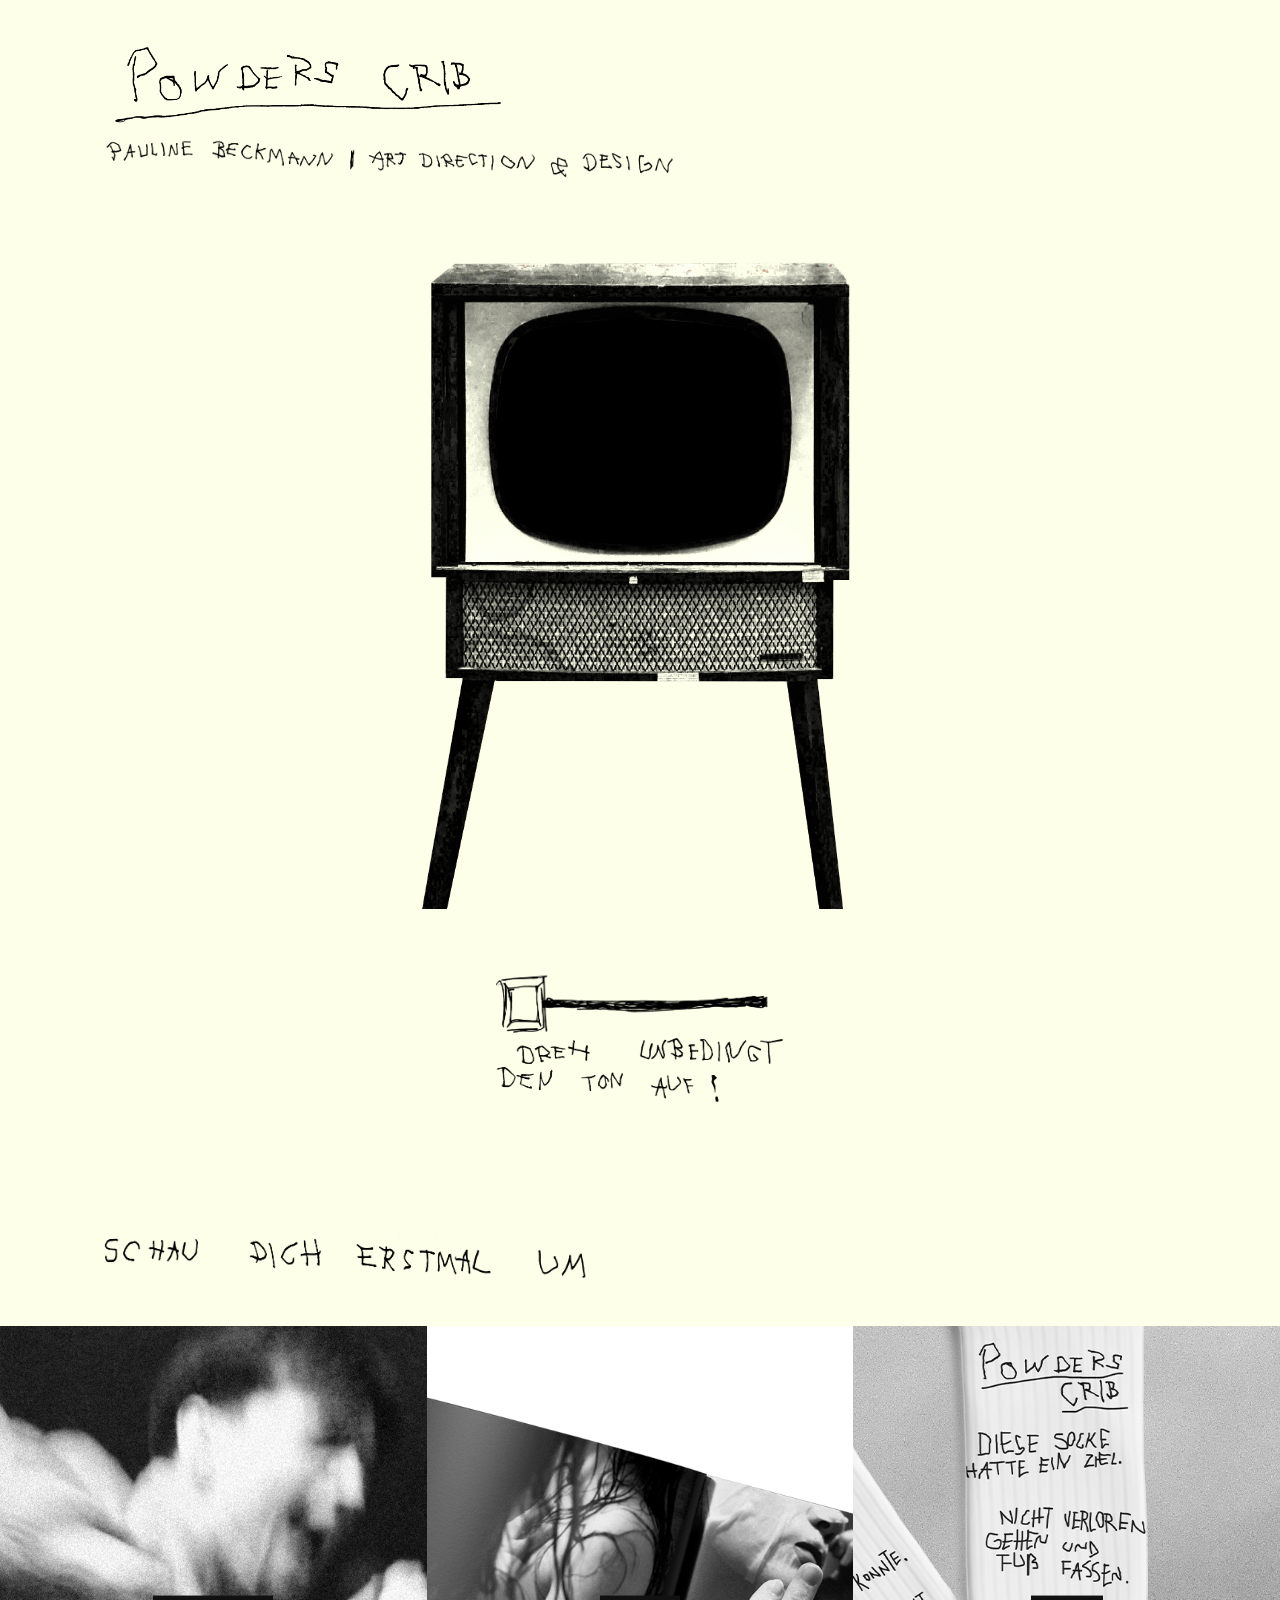
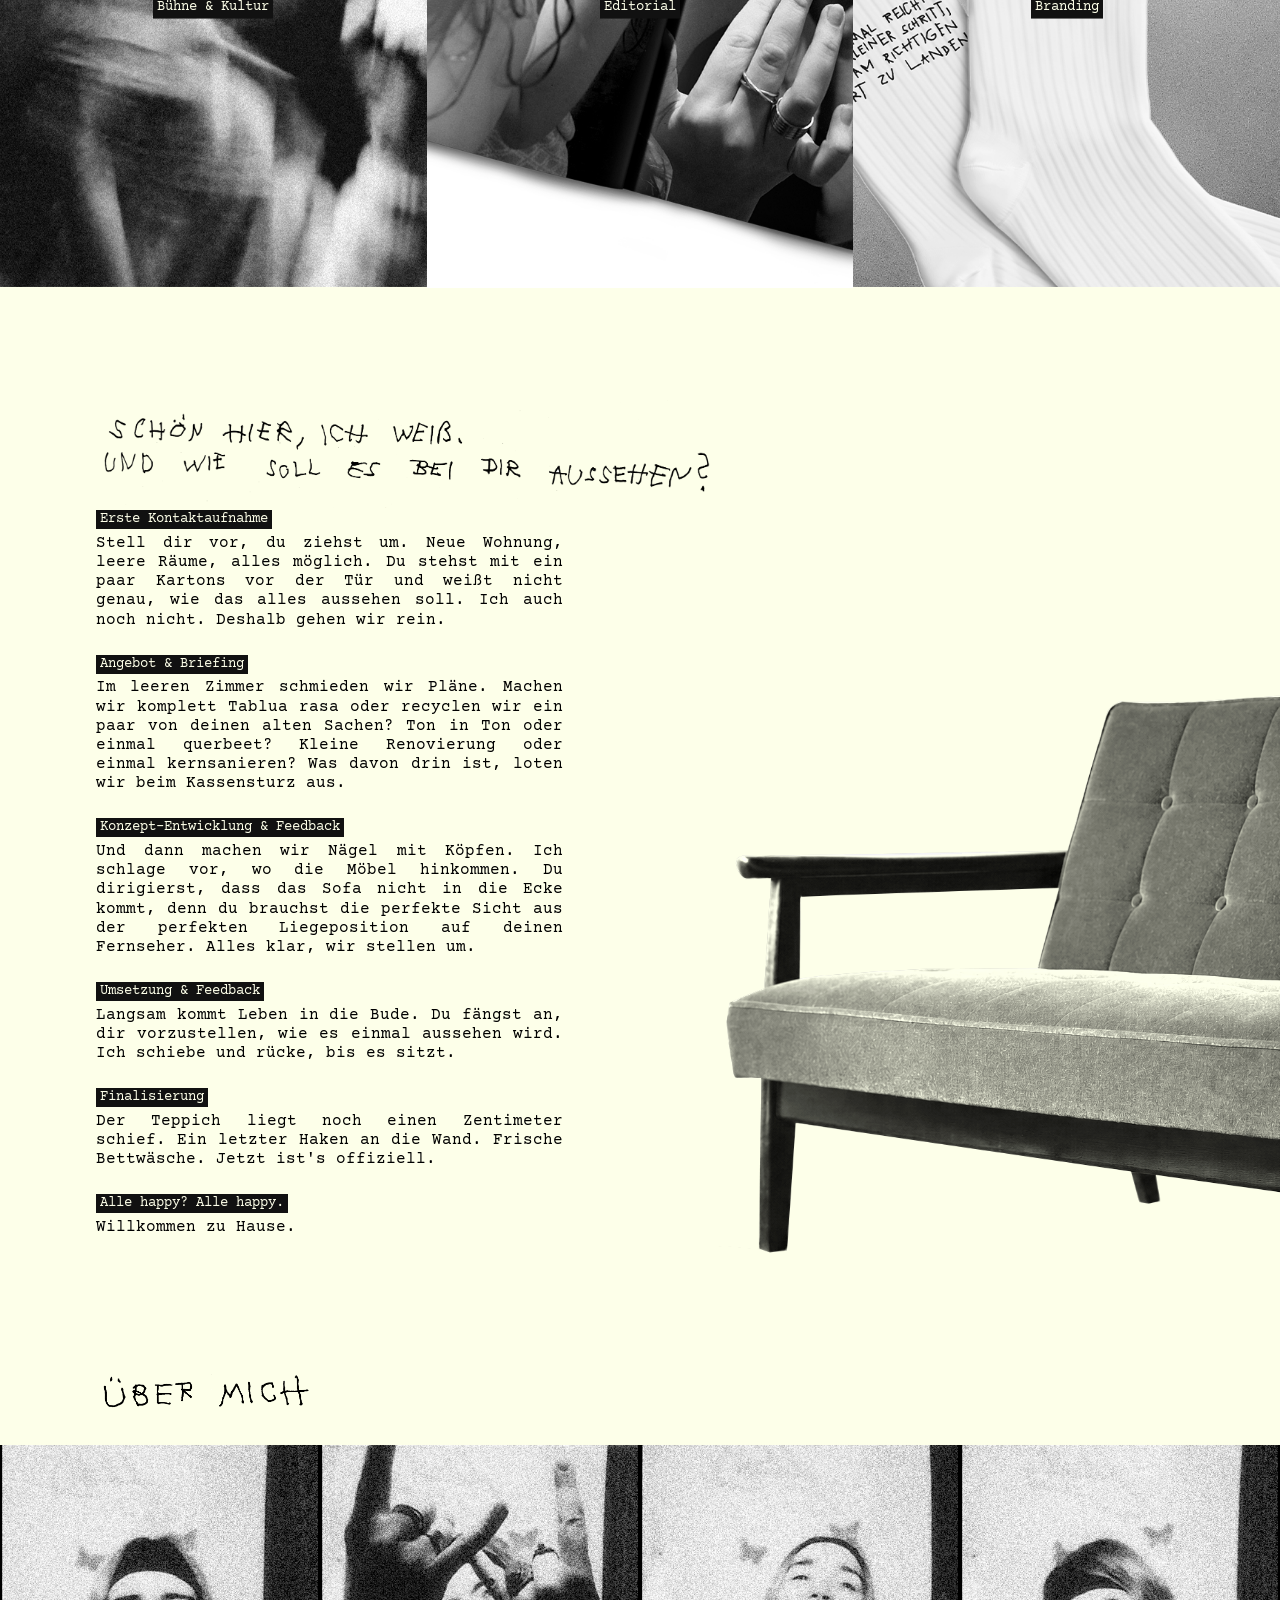
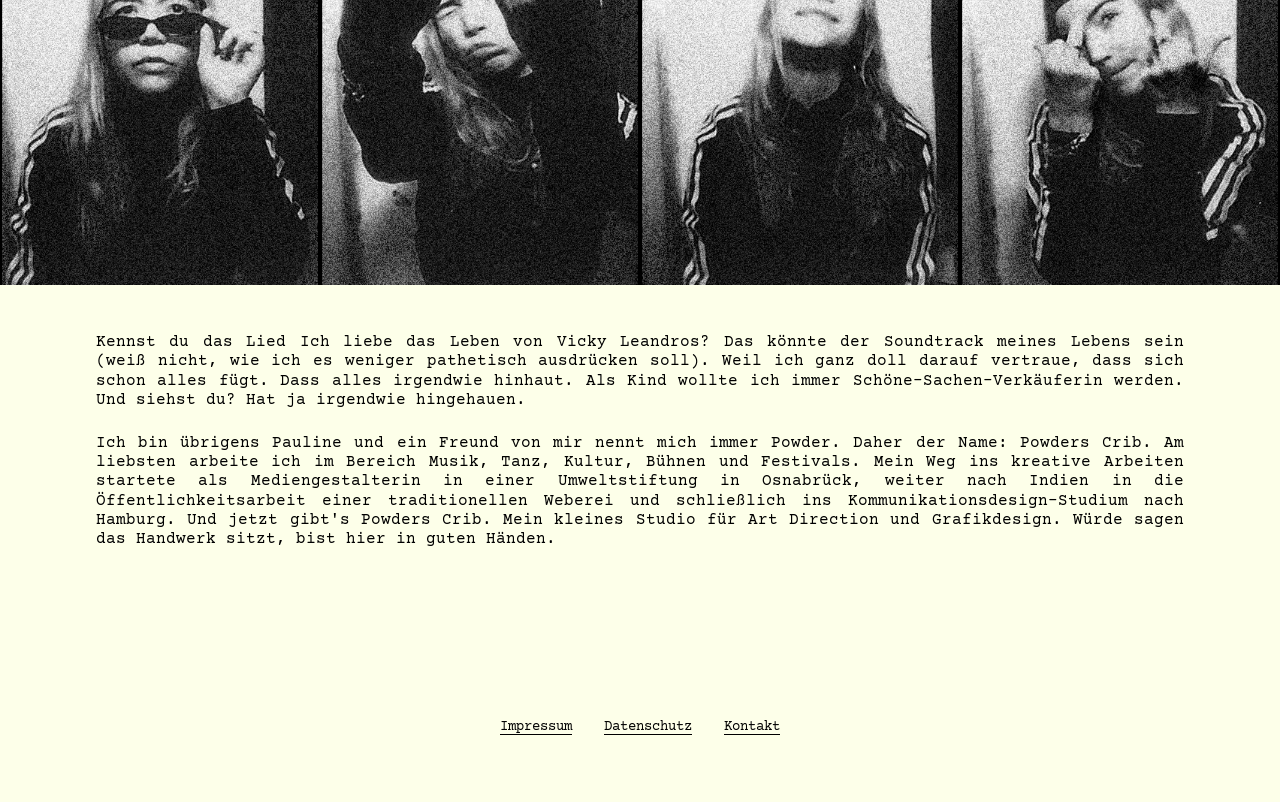
==== index.html @ 6e1166ad "aktualisiere Website" ====
<!DOCTYPE html>
<html lang="de">
<head>
  <meta charset="UTF-8">
  <meta
    name="viewport"
    content="width=device-width, initial-scale=1.0"
  >
  <meta
    name="description"
    content="Powders Crib – Art Direction, Design, Editorial, Branding und Bühne & Kultur von Pauline Beckmann."
  >
  <title>Powders Crib — Pauline Beckmann | Grafikdesign & Art Direction</title>

  <meta property="og:title" content="Powders Crib — Pauline Beckmann | Grafikdesign & Art Direction">
  <meta
    property="og:description"
    content="Grafikdesign und Art Direction für Musik, Kultur, Bühne, Editorial und Branding."
  >

  <!-- Social Preview -->
  <meta
    property="og:title"
    content="Powders Crib — Pauline Beckmann | Grafikdesign & Art Direction"
  >

  <meta
    property="og:description"
    content="Grafikdesign und Art Direction für Musik, Kultur, Bühne, Editorial und Branding."
  >

  <meta
    property="og:image"
    content="https://www.powders-crib.com/bilder/social-preview.jpg"
  >

  <meta
    property="og:url"
    content="https://www.powders-crib.com/"
  >

  <meta
    property="og:type"
    content="website"
  >

  <link rel="stylesheet" href="style.css?v=content-inset-24">
</head>

<body class="page page-home">
  <header class="site-header">
    <div class="logo-section">
      <a class="logo" href="index.html" aria-label="Zur Startseite">
        <img src="logo/01_powders_crib.png" alt="Powders Crib">
      </a>
      <img src="bilder/02_pauline.png" alt="" class="header-pauline">
    </div>
  </header>

  <main>
    <h1 class="visually-hidden"> Powders Crib – Grafikdesign & Art Direction für Musik, Kultur und Bühne</h1>
    <section class="hero-intro">
      <img src="bilder/03_bequem.png" alt="Komm rein, mach's dir bequem, ich design uns was Gutes" class="hero-intro__bequem">
      <div class="hero-intro__tv-wrapper">
        <img src="bilder/05_tv.png" alt="" class="hero-intro__tv">
        <video
          class="hero-intro__video"
          src="bilder/hdb_trailer.mp4"
          autoplay
          loop
          playsinline
        ></video>
        <div class="hero-intro__volume" aria-label="Lautstärkeregler">
          <div
            class="hero-intro__volume-slider"
            role="slider"
            tabindex="0"
            aria-label="Lautstärke des Videos"
            aria-valuemin="0"
            aria-valuemax="100"
            aria-valuenow="0"
          >
            <img src="bilder/04_regler.png" alt="" class="hero-intro__volume-track">
            <img src="bilder/04_knopf.png" alt="" class="hero-intro__volume-knob">
          </div>
          <img src="bilder/04_ton.png" alt="Dreh unbedingt den Ton auf!" class="hero-intro__volume-instruction">
        </div>
      </div>
    </section>

    <section class="schau-dich-um">
      <img src="bilder/06_schau_dich_um.png" alt="Schau dich um" class="schau-dich-um__image">
    </section>

    <section class="categories-grid">
      <h1 class="visually-hidden">Portfolio – Grafikdesign und Art Direction von Powders Crib</h1>
      <a href="buehne-und-kultur.html" class="categories-grid__item-wrapper">
        <img src="bilder/07_buehne_sw.png" alt="Bühne & Kultur" class="categories-grid__item">
        <img src="bilder/07_buehne_farbe.png" alt="" class="categories-grid__item-hover categories-grid__item-hover--buehne">
        <div class="categories-grid__label">Bühne & Kultur</div>
      </a>
      <a href="editorial.html" class="categories-grid__item-wrapper categories-grid__item-wrapper--editorial">
        <img src="bilder/08_editorial_sw.png" alt="Editorial" class="categories-grid__item">
        <img src="bilder/08_editorial_farbe.png" alt="" class="categories-grid__item-hover categories-grid__item-hover--editorial">
        <div class="categories-grid__label">Editorial</div>
      </a>
      <a href="branding.html" class="categories-grid__item-wrapper categories-grid__item-wrapper--branding">
        <picture class="categories-grid__picture">
          <source media="(max-width: 700px)" srcset="bilder/09_branding_sw_mobil.png">
          <img src="bilder/09_branding_sw.png" alt="Branding" class="categories-grid__item">
        </picture>
        <picture class="categories-grid__picture">
          <source media="(max-width: 700px)" srcset="bilder/09_branding_farbe_mobil.png">
          <img src="bilder/09_branding_farbe.png" alt="" class="categories-grid__item-hover categories-grid__item-hover--branding">
        </picture>
        <div class="categories-grid__label">Branding</div>
      </a>
    </section>

    <section class="schoen-hier">
      <h1 class="visually-hidden">Zusammenarbeit – Grafikdesign und Art Direction von Powders Crib</h1>
      <div class="schoen-hier__content">
        <picture>
          <source media="(max-width: 700px)" srcset="bilder/10_schoen_hier_mobil.png">
          <img src="bilder/10_schoen_hier.png" alt="Schön hier, ich weiß. Und wie soll es bei dir aussehen?" class="schoen-hier__image">
        </picture>
        <div class="schoen-hier__text">
          <p><span class="schoen-hier__label">Erste Kontaktaufnahme</span><br>
          Stell dir vor, du ziehst um. Neue Wohnung, leere Räume, alles möglich. Du stehst mit ein paar Kartons vor der Tür und weißt nicht genau, wie das alles aussehen soll. Ich auch noch nicht. Deshalb gehen wir rein.</p>

          <p><span class="schoen-hier__label">Angebot & Briefing</span><br>
          Im leeren Zimmer schmieden wir Pläne. Machen wir komplett Tablua rasa oder recyclen wir ein paar von deinen alten Sachen? Ton in Ton oder einmal querbeet? Kleine Renovierung oder einmal kernsanieren? Was davon drin ist, loten wir beim Kassensturz aus.</p>

          <p><span class="schoen-hier__label">Konzept-Entwicklung & Feedback</span><br>
          Und dann machen wir Nägel mit Köpfen. Ich schlage vor, wo die Möbel hinkommen. Du dirigierst, dass das Sofa nicht in die Ecke kommt, denn du brauchst die perfekte Sicht aus der perfekten Liegeposition auf deinen Fernseher. Alles klar, wir stellen um.</p>

          <p><span class="schoen-hier__label">Umsetzung & Feedback</span><br>
          Langsam kommt Leben in die Bude. Du fängst an, dir vorzustellen, wie es einmal aussehen wird. Ich schiebe und rücke, bis es sitzt.</p>

          <p><span class="schoen-hier__label">Finalisierung</span><br>
          Der Teppich liegt noch einen Zentimeter schief. Ein letzter Haken an die Wand. Frische Bettwäsche. Jetzt ist's offiziell.</p>

          <p><span class="schoen-hier__label">Alle happy? Alle happy.</span><br>
          Willkommen zu Hause.</p>
        </div>
      </div>
      <img src="bilder/11_sofa.png" alt="" class="schoen-hier__sofa">
    </section>

    <section class="ueber-mich">
      <h1 class="visually-hidden">Über mich – Grafikdesign und Art Direction von Powders Crib</h1>
      <img src="bilder/12_ueber_mich.png" alt="Über mich" class="ueber-mich__image">
      <div class="ueber-mich__photos">
        <div class="ueber-mich__photo">
          <img src="bilder/13_pauline_fotobox_1.1.png" alt="Pauline in der Fotobox, Bild 1" class="ueber-mich__photo-image">
          <img src="bilder/13_pauline_fotobox_1.2.png" alt="" aria-hidden="true" class="ueber-mich__photo-hover">
        </div>
        <div class="ueber-mich__photo">
          <img src="bilder/13_pauline_fotobox_2.1.png" alt="Pauline in der Fotobox, Bild 2" class="ueber-mich__photo-image">
          <img src="bilder/13_pauline_fotobox_2.2.png" alt="" aria-hidden="true" class="ueber-mich__photo-hover">
        </div>
        <div class="ueber-mich__photo">
          <img src="bilder/13_pauline_fotobox_3.1.png" alt="Pauline in der Fotobox, Bild 3" class="ueber-mich__photo-image">
          <img src="bilder/13_pauline_fotobox_3.2.png" alt="" aria-hidden="true" class="ueber-mich__photo-hover">
        </div>
        <div class="ueber-mich__photo">
          <img src="bilder/13_pauline_fotobox_4.1.png" alt="Pauline in der Fotobox, Bild 4" class="ueber-mich__photo-image">
          <img src="bilder/13_pauline_fotobox_4.2.png" alt="" aria-hidden="true" class="ueber-mich__photo-hover">
        </div>
      </div>
      <div class="ueber-mich__text">
        <p>Kennst du das Lied Ich liebe das Leben von Vicky Leandros? Das könnte der Soundtrack meines Lebens sein (weiß nicht, wie ich es weniger pathetisch ausdrücken soll). Weil ich ganz doll darauf vertraue, dass sich schon alles fügt. Dass alles irgendwie hinhaut. Als Kind wollte ich immer Schöne-Sachen-Verkäuferin werden. Und siehst du? Hat ja irgendwie hingehauen.</p>
        <p>Ich bin übrigens Pauline und ein Freund von mir nennt mich immer Powder. Daher der Name: Powders Crib. Am liebsten arbeite ich im Bereich Musik, Tanz, Kultur, Bühnen und Festivals. Mein Weg ins kreative Arbeiten startete als Mediengestalterin in einer Umweltstiftung in Osnabrück, weiter nach Indien in die Öffentlichkeitsarbeit einer traditionellen Weberei und schließlich ins Kommunikationsdesign-Studium nach Hamburg. Und jetzt gibt's Powders Crib. Mein kleines Studio für Art Direction und Grafikdesign. Würde sagen das Handwerk sitzt, bist hier in guten Händen.</p>
      </div>
    </section>

  <footer class="imprint-footer">
    <a href="impressum.html">Impressum</a>
    <a href="datenschutz.html">Datenschutz</a>
    <a href="kontakt.html">Kontakt</a>
  </footer>

  <script src="script.js?v=swipe-2"></script>
</body>
</html>
---- style.css ----
@font-face {
  font-family: 'Courier Prime';
  src: url('typo/CourierPrime-Regular.ttf') format('truetype');
  font-weight: 400;
  font-style: normal;
  font-display: swap;
}

@font-face {
  font-family: 'Courier Prime';
  src: url('typo/CourierPrime-Bold.ttf') format('truetype');
  font-weight: 700;
  font-style: normal;
  font-display: swap;
}

@font-face {
  font-family: 'Courier Prime';
  src: url('typo/CourierPrime-Italic.ttf') format('truetype');
  font-weight: 400;
  font-style: italic;
  font-display: swap;
}

@font-face {
  font-family: 'Courier Prime';
  src: url('typo/CourierPrime-BoldItalic.ttf') format('truetype');
  font-weight: 700;
  font-style: italic;
  font-display: swap;
}

:root {
  --paper: #FDFFE9;
  --ink: #000000;
  --font-family: 'Courier Prime', monospace;
  /* Seitenrand + Pfeilspalte + Spaltenabstand des Branding-Carousels */
  --content-inset: 6rem;
  --logo-h: 6rem;
}

* {
  box-sizing: border-box;
}

html {
  scroll-behavior: smooth;
  overflow-x: hidden;
}

body {
  margin: 0;
  background: var(--paper);
  color: var(--ink);
  font-family: var(--font-family);
  font-size: 16px;
  line-height: 1.45;
  overflow-x: hidden;
  font-weight: 400;
  hyphens: auto;
  -webkit-hyphens: auto;
  hyphenate-limit-chars: 9 4 4;
}

strong,
b {
  font-weight: 700;
}

img {
  display: block;
  width: 100%;
  max-width: 100%;
}

a {
  color: inherit;
}

.logo {
  display: block;
  height: var(--logo-h);
  width: auto;
  text-decoration: none;
  line-height: 0;
}

.logo img {
  height: 100%;
  width: auto;
  max-width: none;
}

.logo-section {
  display: flex;
  flex-direction: column;
  align-items: flex-start;
  gap: 0;
  margin-left: var(--content-inset);
  margin-top: 2rem;
}

.header-pauline {
  height: calc(var(--logo-h) * 0.625);
  width: auto;
  display: block;
  margin-left: 0rem;
}

.header-legal-page {
  margin-bottom: 2rem;
}

.contact-post {
  display: block;
  width: 200%;
  max-width: 650px;
  height: auto;
  margin: 0;
}

.contact-layout {
  display: grid;
  grid-template-columns: minmax(0, 0.8fr) minmax(0, 1fr);
  align-items: center;
  justify-items: center;
  gap: clamp(1rem, 1vw, 1rem);
  width: calc(100% - 2 * var(--content-inset));
  margin: 4rem auto;
}

.contact-layout .buehne-description {
  width: 100%;
  margin: 0;
}

.contact-layout__details {
  width: 100%;
  margin: 0;
  text-align: center;
  text-align-last: center;
}

.header-pauline.header-editorial,
.header-pauline.header-branding {
  height: calc(var(--logo-h) * 0.4167);
}

.header-pauline.header-legal-page {
  height: calc(var(--logo-h) * 0.3125);
}

.header-pauline.header-privacy {
  height: calc(var(--logo-h) * 0.3958);
}

.editorial-page {
  width: 100%;
  margin: 4rem auto 6rem;
}

.editorial-carousel {
  display: grid;
  grid-template-columns: 2.5rem minmax(0, 1fr) 2.5rem;
  grid-template-rows: auto;
  align-items: center;
  gap: 0 0.5rem;
  width: calc(100% - 4rem);
  margin: 0 auto;
}

.editorial-carousel__viewport {
  grid-column: 2;
  grid-row: 1;
  width: 100%;
  height: auto;
  aspect-ratio: 16 / 9;
  overflow: hidden;
  touch-action: pan-y;
}

.editorial-carousel--3m2 .editorial-carousel__viewport {
  aspect-ratio: 2.2 / 1;
}

.editorial-carousel--branding {
  width: calc(100% - 4rem);
  gap: 0 1.5rem;
}

.editorial-carousel--branding + .buehne-description {
  margin-top: 2rem;
}

.editorial-carousel__track {
  display: flex;
  height: 100%;
  transition: transform 350ms ease;
}

.editorial-carousel .carousel__slide {
  display: grid;
  flex: 0 0 100%;
  place-items: center;
  min-width: 0;
  height: 100%;
  margin: 0;
}

.editorial-carousel .carousel__slide img {
  width: 100%;
  height: 100%;
  min-width: 0;
  min-height: 0;
  object-fit: contain;
  -webkit-user-drag: none;
  user-select: none;
}

.editorial-carousel .carousel__slide video {
  display: block;
  width: 100%;
  height: 100%;
  min-width: 0;
  min-height: 0;
  object-fit: contain;
  background: var(--paper);
}

.editorial-carousel .carousel__slide--cover img {
  width: 100%;
  height: 100%;
  object-fit: cover;
}

.editorial-carousel--3m2 .carousel__slide img {
  object-fit: cover;
  object-position: center;
}

.editorial-carousel__arrow {
  position: relative;
  grid-row: 1;
  width: 2.5rem;
  height: 2.5rem;
  padding: 0;
  border: 0;
  background: var(--ink);
  cursor: pointer;
}

.editorial-carousel__arrow:hover,
.editorial-carousel__arrow:focus-visible {
  opacity: 0.75;
}

.editorial-carousel__arrow:focus-visible {
  outline: 2px solid var(--ink);
  outline-offset: 3px;
}

.editorial-carousel__arrow span {
  position: absolute;
  top: 50%;
  left: 50%;
  display: block;
  width: 40%;
  height: 48%;
  background: var(--paper);
  transform: translate(calc(-50% - 0.16rem), -50%);
  clip-path: polygon(100% 0, 100% 100%, 0 50%);
}

.editorial-carousel__arrow[data-carousel-next] span {
  transform: translate(calc(-50% + 0.16rem), -50%);
  clip-path: polygon(0 0, 100% 50%, 0 100%);
}

.editorial-carousel__arrow[data-carousel-prev] {
  grid-column: 1;
}

.editorial-carousel__arrow[data-carousel-next] {
  grid-column: 3;
}

.editorial-carousel__dots {
  display: none;
  grid-column: 1;
  grid-row: 2;
  justify-content: center;
  flex-wrap: wrap;
}

.editorial-carousel__dot {
  width: 1.1rem;
  height: 1.1rem;
  padding: 0.3rem;
  border: 0;
  border-radius: 50%;
  background: var(--ink) content-box;
  opacity: 0.25;
  cursor: pointer;
}

.editorial-carousel__dot.is-active {
  opacity: 1;
}

@media (prefers-reduced-motion: reduce) {
  .editorial-carousel__track {
    transition: none;
  }
}

.buehne-page {
  width: 100%;
}

.buehne-video {
  width: calc(100% - 2 * var(--content-inset));
  aspect-ratio: 16 / 9;
  margin: 4rem var(--content-inset) 2rem;
}

.buehne-description.buehne-description--before-video {
  margin-bottom: 4rem;
}

.buehne-description.buehne-description--before-video + .buehne-video {
  margin-top: 0;
}

.buehne-video iframe {
  display: block;
  width: 100%;
  height: 100%;
  border: 0;
}

.buehne-description {
  width: calc(100% - 2 * var(--content-inset));
  margin: 0 var(--content-inset) 4rem;
  font-family: 'Courier Prime', monospace;
  font-size: 1rem;
  line-height: 1.2;
  text-align: justify;
  text-align-last: left;
}

.buehne-description--before-3m2 {
  margin-bottom: 2rem;
}

.buehne-description h1,
.buehne-description h2 {
  margin: 0;
  font-size: 1rem;
  font-weight: 400;
}

.buehne-description__label {
  display: inline-block;
  font-family: 'Courier Prime', monospace;
  font-size: 0.9rem;
  color: var(--paper);
  background: var(--ink);
  padding: 0 4px;
  text-align: left;
  white-space: nowrap;
  line-height: 1.3;
  margin-bottom: 0.3rem;
}

.buehne-description p {
  margin: 0 0 1.5rem;
}

.buehne-description__links p {
  margin: 0;
}

main {
  width: min(var(--max-width), calc(100% - 1.5rem));
  margin: 0 auto;
}

.hero-intro {
  display: grid;
  grid-template-columns: 1fr 1.5fr 1fr;
  grid-template-rows: auto auto;
  gap: 1rem;
  min-height: auto;
  padding: 0;
  align-items: center;
  justify-items: center;
}

.hero-intro__bequem {
  grid-column: 1;
  grid-row: 1 / 3;
  max-width: 400px;
  width: 300%;
  height: auto;
  align-self: end;
  transform: translate(6rem, -12rem);
}

.hero-intro__tv-wrapper {
  position: relative;
  grid-column: 2;
  grid-row: 1 / 3;
  max-width: 550px;
  width: 100%;
  align-self: start;
}

.hero-intro__video {
  position: absolute;
  left: 21%;
  top: 14%;
  width: 56.52%;
  height: 35%;
  object-fit: cover;
  background: #000;
  border-radius: 0;
  object-position: center;
  z-index: 0;
}

.hero-intro__tv {
  position: relative;
  display: block;
  width: 100%;
  height: auto;
  z-index: 1;
  pointer-events: none;
}

.hero-intro__volume {
  position: absolute;
  left: calc(100% + 0.1rem);
  bottom: 62%;
  z-index: 2;
  display: grid;
  grid-template-rows: auto auto;
  gap: 0.85rem;
  width: clamp(15rem, 24vw, 22rem);
}

.hero-intro__volume-slider {
  position: relative;
  width: 100%;
  height: clamp(3.5rem, 6vw, 4.25rem);
  touch-action: none;
  cursor: ew-resize;
  outline: none;
}

.hero-intro__volume-slider:focus-visible {
  outline: 2px solid var(--ink);
  outline-offset: 3px;
}

.hero-intro__volume-track {
  position: absolute;
  top: 50%;
  left: 12px;
  width: calc(100% - 24px);
  height: auto;
  transform: translateY(-50%);
  pointer-events: none;
}

.hero-intro__volume-knob {
  position: absolute;
  top: 50%;
  left: 70%;
  width: clamp(3rem, 4.5vw, 3.5rem);
  height: auto;
  transform: translate(-50%, -50%);
  pointer-events: none;
}

.hero-intro__volume-instruction {
  display: block;
  width: 110%;
  max-width: none;
  height: auto;
  transform: translateX(-4.5%);
  pointer-events: none;
}

.schau-dich-um {
  width: calc(100% - var(--content-inset));
  text-align: left;
  margin: 0;
  margin-top: 5rem;
  margin-left: var(--content-inset);
}

.schau-dich-um__image {
  max-width: 500px;
  width: auto;
  height: auto;
  transform: translateY(-2rem);
}

.categories-grid {
  display: grid;
  grid-template-columns: 1fr 1fr 1fr;
  gap: 0;
  width: 100%;
  margin: 0;
}

.categories-grid__item-wrapper {
  position: relative;
  width: 100%;
  display: flex;
  align-items: center;
  justify-content: center;
  text-decoration: none;
}

.categories-grid__picture {
  display: contents;
}

.categories-grid__item {
  width: 100%;
  height: auto;
  display: block;
}

.categories-grid__item-hover {
  position: absolute;
  bottom: 0;
  left: 0;
  width: 100%;
  height: 100%;
  display: none;
  object-fit: cover;
  z-index: 10;
  pointer-events: none;
}

.categories-grid__item-hover--buehne {
  width: 120.8333333%;
  max-width: 120.8333333%;
  height: auto;
  object-fit: initial;
}

.categories-grid__item-hover--editorial {
  left: 50%;
  width: 179.5138889%;
  max-width: none;
  height: auto;
  object-fit: initial;
  transform: translateX(-50%);
}

.categories-grid__item-hover--branding {
  top: 50%;
  right: 0;
  bottom: auto;
  left: auto;
  width: 144.444%;
  max-width: none;
  height: auto;
  object-fit: initial;
  transform: translateY(-50%);
}

.categories-grid__item-wrapper:hover .categories-grid__item-hover {
  display: block;
}

.categories-grid__item-wrapper--editorial:hover {
  z-index: 15;
}

.categories-grid__item-wrapper--branding:hover {
  z-index: 16;
}

.categories-grid__item-wrapper:hover .categories-grid__label {
  display: none;
}

.categories-grid__label {
  position: absolute;
  top: 50%;
  left: 50%;
  transform: translate(-50%, -50%);
  font-family: 'Courier Prime', monospace;
  font-size: 0.9rem;
  color: #FDFFE9;
  background: #111111;
  padding: 1px 4px;
  text-align: center;
  white-space: nowrap;
  z-index: 20;
}

.schoen-hier {
  display: grid;
  grid-template-columns: minmax(0, 1fr) min(700px, 45%);
  gap: 0rem;
  width: calc(100% - 2rem);
  margin: 7rem 0 0 0;
  margin-left: 2rem;
  align-items: end;
}

.schoen-hier__content {
  display: grid;
  grid-template-columns: minmax(0, 1fr);
  gap: 0rem;
  padding-left: calc(var(--content-inset) - 2rem);
}

.schoen-hier__image {
  max-width: min(900px, 100%);
  width: auto;
  height: auto;
}

.schoen-hier__sofa {
  width: 700px;
  max-width: none;
  justify-self: start;
  height: auto;
}

.schoen-hier__text {
  font-family: 'Courier Prime', monospace;
  font-size: 1;
  line-height: 1.2;
  text-align: justify;
  text-align-last: left;
  max-width: 75%;
}

.schoen-hier__text p {
  margin: 0 0 1.5rem 0;
}

.schoen-hier__contacts {
  display: flex;
  flex-wrap: wrap;
  align-items: flex-start;
  gap: 2rem;
}

.schoen-hier__contacts p {
  margin-bottom: 1.5rem;
}

.schoen-hier__label {
  display: inline-block;
  font-family: 'Courier Prime', monospace;
  font-size: 0.9rem;
  color: #FDFFE9;
  background: #111111;
  padding: 0px 4px;
  text-align: left;
  white-space: nowrap;
  line-height: 1.3;
  margin-bottom: 0.3rem;
}

.ueber-mich {
  display: flex;
  flex-direction: column;
  width: 100%;
  margin: 7rem 0 0 0;
  gap: 0;
}

.ueber-mich__image {
  width: 17%;
  height: auto;
  margin-bottom: 2rem;
  margin-left: var(--content-inset);
}

.ueber-mich__photos {
  display: grid;
  grid-template-columns: repeat(4, minmax(0, 1fr));
  width: 100%;
  margin-bottom: 3rem;
}

.ueber-mich__photo {
  position: relative;
  aspect-ratio: 426 / 586;
}

.ueber-mich__photo-image,
.ueber-mich__photo-hover {
  position: absolute;
  inset: 0;
  width: 100%;
  height: 100%;
  object-fit: cover;
}

.ueber-mich__photo-hover {
  opacity: 0;
  transition: opacity 180ms ease;
  pointer-events: none;
}

.ueber-mich__photo:hover .ueber-mich__photo-hover {
  opacity: 1;
}

.ueber-mich__text {
  font-family: 'Courier Prime', monospace;
  font-size: 1rem;
  line-height: 1.2;
  text-align: justify;
  text-align-last: left;
  margin-left: var(--content-inset);
  margin-right: var(--content-inset);
  max-width: 100%;
}

.ueber-mich__text p {
  margin: 0 0 1.5rem 0;
}

.imprint-footer {
  display: flex;
  justify-content: center;
  align-items: center;
  gap: 2rem;
  width: 100%;
  padding: 4rem 0;
  margin-top: 5rem;
  border-top: 1px solid var(--line);
}

.imprint-footer a {
  font-size: 0.9rem;
  text-decoration: underline;
  text-underline-offset: 0.25rem;
  transition: opacity 200ms ease;
  font-family: 'Courier Prime', monospace;
}

@media (max-width: 1350px) {
  .hero-intro {
    grid-template-columns: minmax(0, 1fr);
    grid-template-rows: minmax(0, auto);
    justify-items: center;
  }

  .hero-intro__bequem {
    display: none;
  }

  .hero-intro__tv-wrapper {
    grid-column: 1;
    grid-row: 1;
    width: 100%;
    max-width: 550px;
    margin: 0 auto 12rem;
  }

  .hero-intro__volume {
    left: 50%;
    top: calc(100% + 0.25rem);
    bottom: auto;
    width: min(80vw, 18rem);
    gap: 0.25rem;
    transform: translateX(-50%);
  }

  .hero-intro__volume-slider {
    height: 3.5rem;
  }

  .hero-intro__volume-knob {
    width: clamp(2.5rem, 11vw, 3.25rem);
  }

  .hero-intro__volume-instruction {
    width: 100%;
    transform: none;
  }
}

@media (max-width: 1100px) {
  :root {
    --content-inset: 5.5rem;
    --logo-h: 5rem;
  }

  .logo-section {
    margin: 1.5rem 1.5rem 0 var(--content-inset);
  }

  .editorial-page {
    margin: 3rem auto 4rem;
  }

  .editorial-carousel,
  .editorial-carousel--branding {
    width: calc(100% - 3rem);
  }

  .buehne-page {
    width: 100%;
  }

  .buehne-video {
    margin: 3rem var(--content-inset) 1.5rem;
  }

  .buehne-description {
    margin-right: var(--content-inset);
    margin-left: var(--content-inset);
  }

  .contact-layout {
    grid-template-columns: minmax(0, 1fr) minmax(0, 1fr);
    gap: 2rem;
    margin: 3rem auto;
  }

  .contact-post {
    width: 100%;
    max-width: 600px;
  }

  .schau-dich-um {
    width: calc(100% - var(--content-inset) - 1.5rem);
    margin: 2rem 1.5rem 0 var(--content-inset);
  }

  .schau-dich-um__image {
    width: min(100%, 420px);
    max-width: 100%;
    transform: none;
  }

  .schoen-hier {
    width: calc(100% - 1.5rem);
    margin: 5rem 0 0 1.5rem;
    align-items: center;
  }

  .schoen-hier__image {
    width: 100%;
    max-width: none;
  }

  .schoen-hier__content {
    padding-left: calc(var(--content-inset) - 1.5rem);
  }

  .schoen-hier__text {
    max-width: 95%;
  }

  .ueber-mich__image {
    width: min(30%, 260px);
  }

  .imprint-footer {
    gap: 1.5rem;
    padding: 3rem 1.5rem;
  }
}

@media (max-width: 1200px) {
  .schoen-hier {
    grid-template-columns: minmax(0, 1fr);
  }

  .schoen-hier__image {
    width: 90%;
    max-width: none;
  }

  .schoen-hier__content {
    padding-right: var(--content-inset);
  }

  .schoen-hier__text {
    max-width: 100%;
  }

  .schoen-hier__sofa {
    display: none;
  }
}

@media (max-width: 700px) {
  :root {
    --content-inset: 1.5rem;
    --logo-h: 4rem;
  }

  .logo-section {
    margin: 1rem 1rem 0 var(--content-inset);
  }

  .header-legal-page {
    margin-bottom: 1.25rem;
  }

  .editorial-page {
    margin: 2rem auto 3rem;
  }

  .editorial-carousel,
  .editorial-carousel--branding {
    width: 100%;
    grid-template-columns: minmax(0, 1fr);
    gap: 0;
  }

  .editorial-carousel__viewport {
    grid-column: 1;
    aspect-ratio: 1.367 / 1;
  }

  .editorial-carousel--branding .editorial-carousel__viewport {
    aspect-ratio: 16 / 9;
  }

  .editorial-page .editorial-carousel:not(.editorial-carousel--branding) .carousel__slide img {
    width: 130%;
    max-width: none;
    height: auto;
    object-fit: contain;
  }

  .editorial-carousel__arrow {
    display: none;
  }

  .editorial-carousel__dots {
    display: flex;
    margin-top: 0.5rem;
  }

  .editorial-carousel--hdb .editorial-carousel__dots {
    margin-top: -2rem;
  }

  .editorial-carousel + .buehne-description {
    margin-top: 2rem;
  }

  .buehne-video {
    width: 100vw;
    margin: 2rem 0 1rem calc(50% - 50vw);
  }

  .buehne-description {
    margin: 0 var(--content-inset) 3rem;
    font-size: 0.875rem;
    line-height: 1.35;
    text-align: justify;
    text-align-last: left;
    overflow-wrap: anywhere;
  }

  .buehne-description__label {
    font-size: 0.8rem;
    white-space: normal;
  }

  .contact-layout {
    grid-template-columns: minmax(0, 1fr);
    gap: 1.5rem;
    margin: 2rem auto 3rem;
  }

  .contact-layout__details {
    text-align: center;
    text-align-last: center;
  }

  .contact-post {
    width: min(100%, 500px);
  }

  .hero-intro {
    grid-template-columns: minmax(0, 1fr);
    grid-template-rows: auto;
    gap: 0.5rem;
    min-height: 0;
    align-items: center;
    justify-items: center;
  }

  .hero-intro__bequem {
    display: none;
  }

  .hero-intro__tv-wrapper {
    grid-column: 1;
    grid-row: 1;
    width: 100%;
    max-width: 420px;
    margin: 0 auto 12rem;
  }

  .hero-intro__volume {
    left: 50%;
    top: calc(100% + 0.25rem);
    bottom: auto;
    width: min(80vw, 18rem);
    gap: 0.25rem;
    transform: translateX(-50%);
  }

  .hero-intro__volume-slider {
    height: 3.5rem;
  }

  .hero-intro__volume-knob {
    width: clamp(2.5rem, 11vw, 3.25rem);
  }

  .hero-intro__volume-instruction {
    width: 100%;
    transform: none;
  }

  .schau-dich-um {
    width: calc(100% - var(--content-inset) - 1rem);
    margin: 2rem 1rem 0 var(--content-inset);
  }

  .schau-dich-um__image {
    width: min(100%, 360px);
    max-width: 100%;
  }

  .categories-grid {
    grid-template-columns: minmax(0, 1fr);
    width: 100vw;
    margin-left: calc(50% - 50vw);
  }

  .categories-grid__item-hover--branding {
    top: 50%;
    right: auto;
    bottom: auto;
    left: 50%;
    width: 100%;
    max-width: 100%;
    height: auto;
    transform: translate(-50%, -50%);
  }

  .schau-dich-um {
    display: none;
  }

  .schoen-hier {
    width: calc(100% - 1rem);
    margin: 5rem 0 0 1rem;
    grid-template-columns: minmax(0, 1fr);
    gap: 1.5rem;
  }

  .schoen-hier__sofa {
    width: 100%;
    max-width: 100%;
  }

  .schoen-hier__image {
    width: 90%;
    max-width: 100%;
  }

  .schoen-hier__content {
    gap: 1rem;
    padding-left: calc(var(--content-inset) - 1rem);
    padding-right: var(--content-inset);
  }

  .schoen-hier__sofa {
    display: none;
  }

  .schoen-hier__text {
    max-width: 100%;
    font-size: 0.875rem;
    text-align: justify;
    text-align-last: left;
  }

  .schoen-hier__label,
  .categories-grid__label {
    font-size: 0.8rem;
  }

  .ueber-mich {
    margin-top: 4rem;
  }

  .ueber-mich__image {
    width: min(55%, 240px);
    margin: 0 0 1.5rem var(--content-inset);
  }

  .ueber-mich__photos {
    grid-template-columns: repeat(2, minmax(0, 1fr));
    margin-bottom: 2rem;
  }

  .ueber-mich__text {
    margin: 0 var(--content-inset);
    font-size: 0.875rem;
    line-height: 1.35;
    text-align: justify;
    text-align-last: left;
  }

  .imprint-footer {
    flex-wrap: wrap;
    gap: 1rem 1.5rem;
    padding: 2.5rem 1rem;
    margin-top: 3rem;
  }

  .imprint-footer a {
    font-size: 0.75rem;
  }
}

@media (max-width: 380px) {
  :root {
    --logo-h: 3.5rem;
  }

  .hero-intro {
    gap: 0.25rem;
  }

  .hero-intro__tv-wrapper {
    margin-bottom: 11rem;
  }

  .hero-intro__volume {
    width: min(80vw, 18rem);
  }

  .imprint-footer {
    column-gap: 1rem;
  }
}

/* Unsichtbare SEO-/Accessibility-Überschrift */
.visually-hidden {
  position: absolute;
  width: 1px;
  height: 1px;
  padding: 0;
  margin: -1px;
  overflow: hidden;
  clip: rect(0, 0, 0, 0);
  white-space: nowrap;
  border: 0;
}
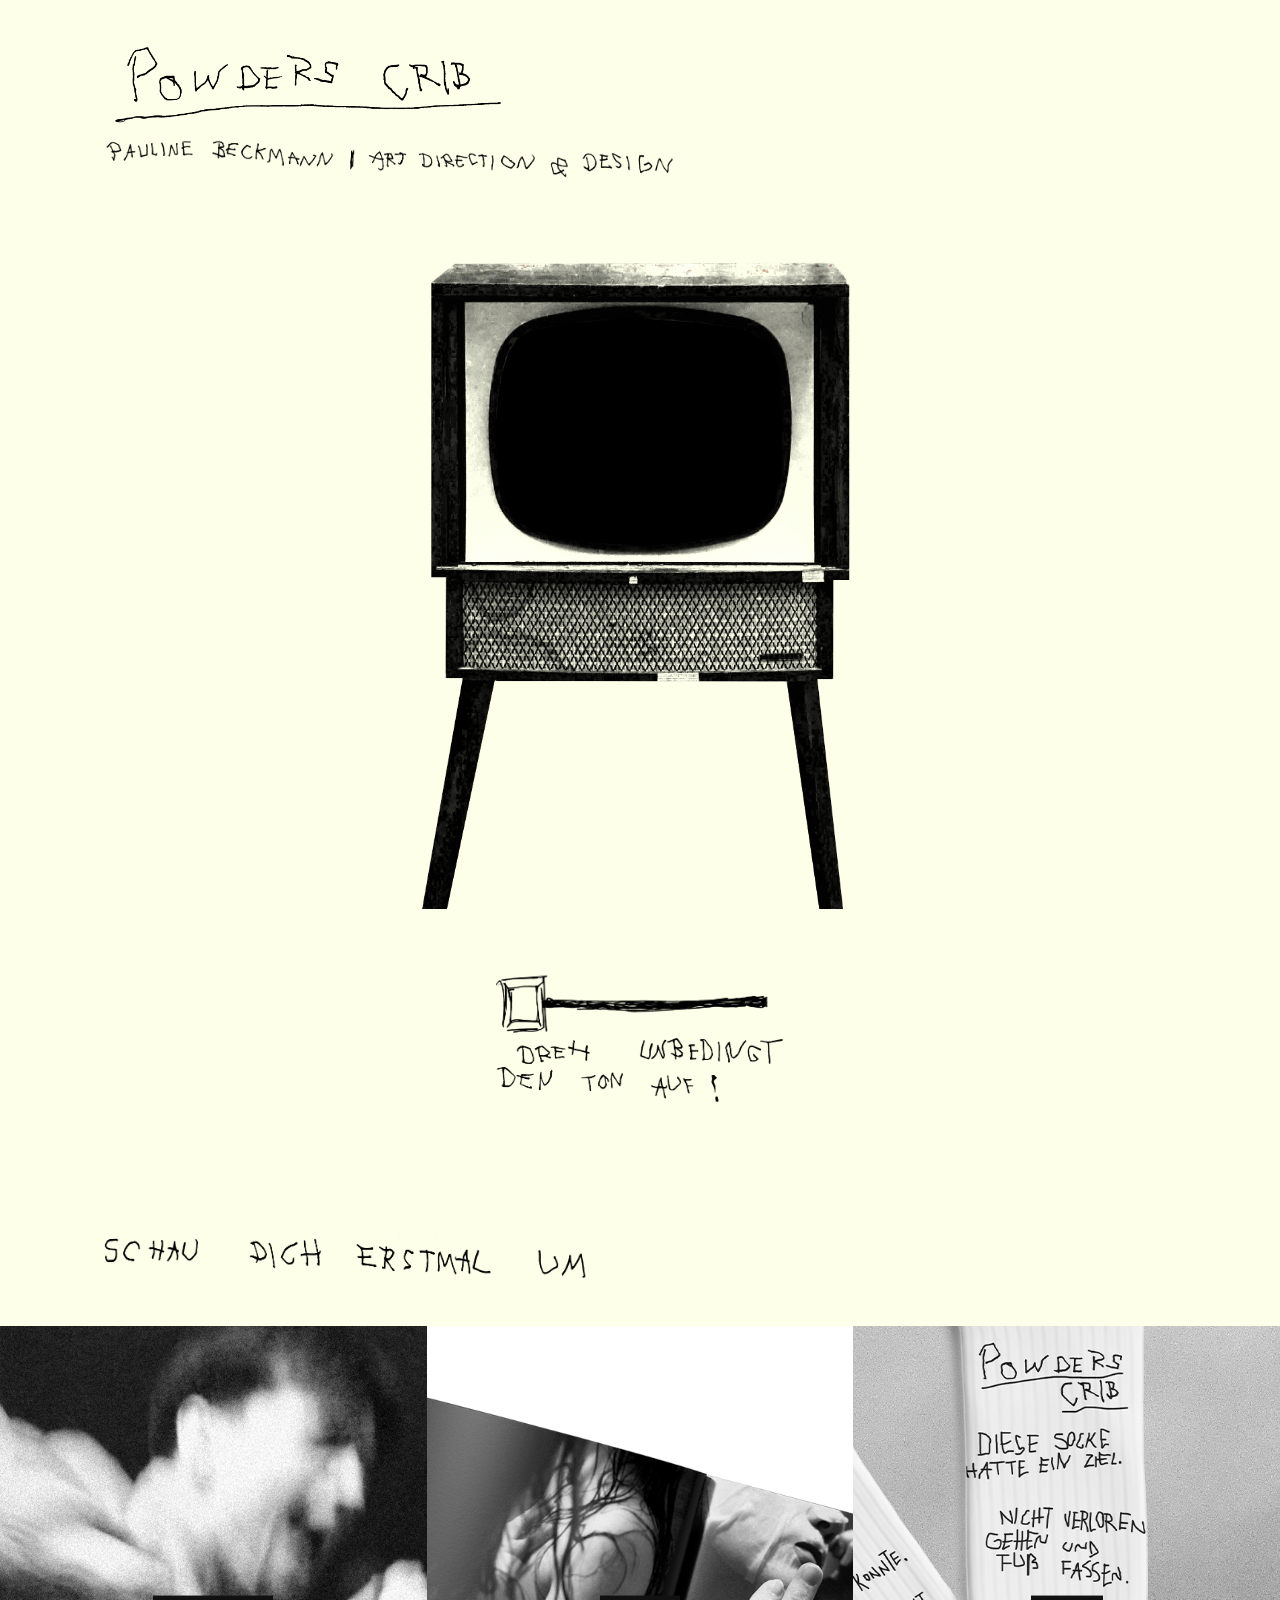
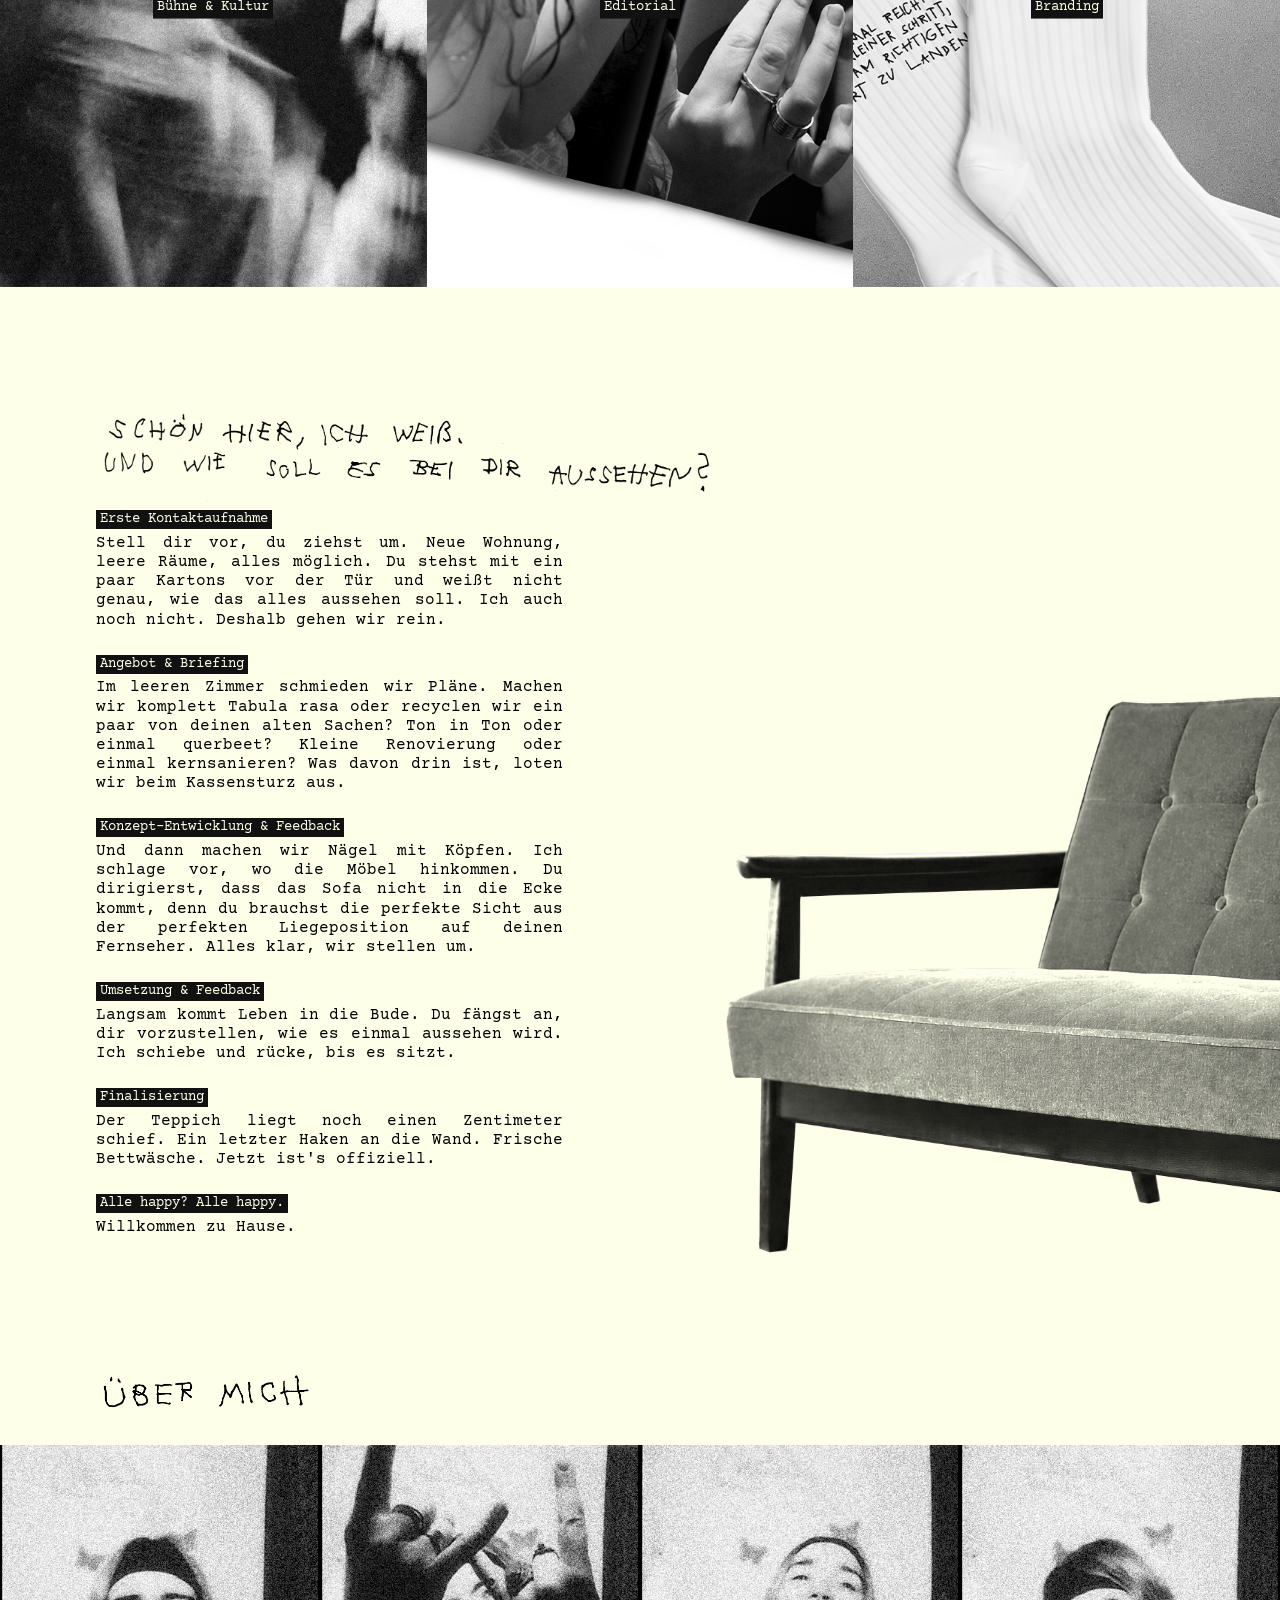
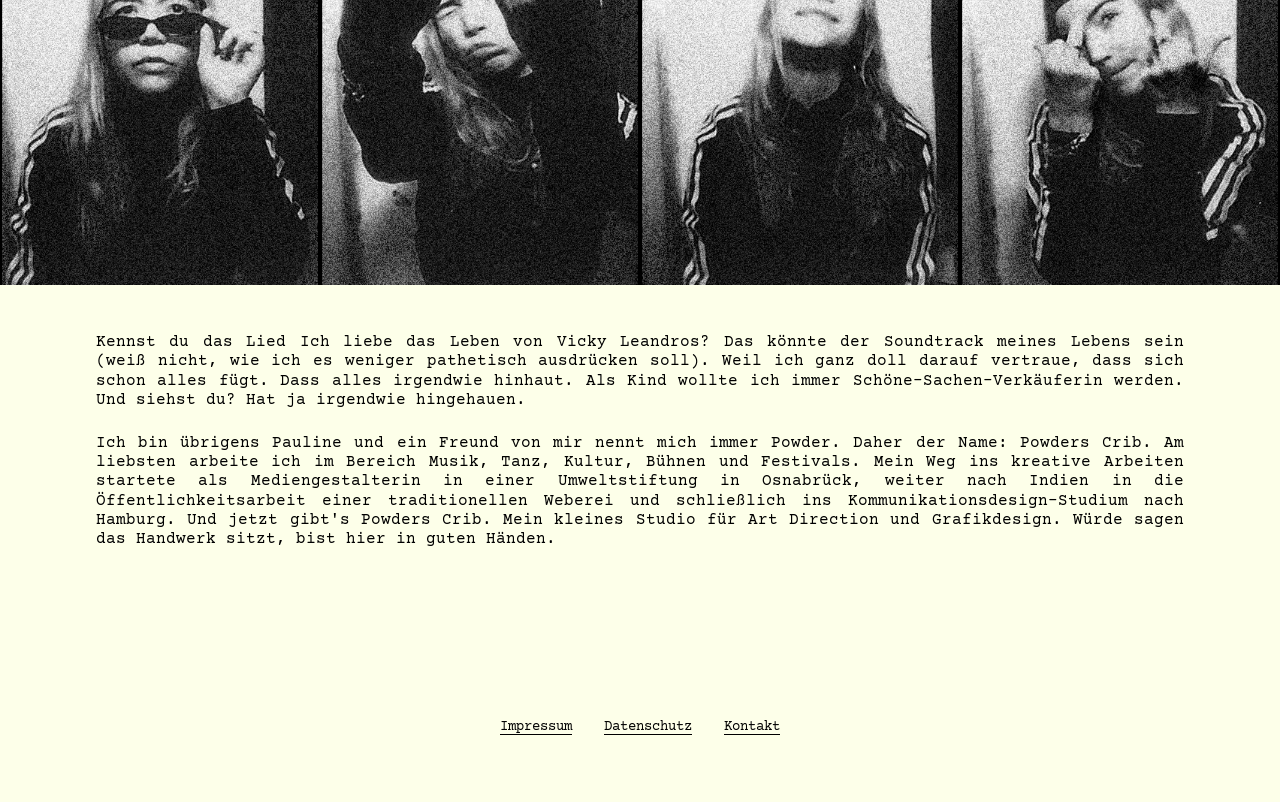
==== commit 5b77e597: "Aktualisiere Website" ====
--- a/index.html
+++ b/index.html
@@ -12,10 +12,10 @@
   >
   <title>Powders Crib — Pauline Beckmann | Grafikdesign & Art Direction</title>
 
-  <meta property="og:title" content="Powders Crib — Pauline Beckmann | Grafikdesign & Art Direction">
+  <meta property="og:title" content="Powders Crib — Pauline Beckmann | Grafikdesign & Art Direction | Hamburg">
   <meta
     property="og:description"
-    content="Grafikdesign und Art Direction für Musik, Kultur, Bühne, Editorial und Branding."
+    content="Grafikdesign und Art Direction für Musik, Kultur, Bühne, Editorial und Branding in Hamburg."
   >
 
   <!-- Social Preview -->
@@ -26,7 +26,7 @@
 
   <meta
     property="og:description"
-    content="Grafikdesign und Art Direction für Musik, Kultur, Bühne, Editorial und Branding."
+    content="Grafikdesign und Art Direction für Musik, Kultur, Bühne, Editorial und Branding in Hamburg."
   >
 
   <meta
@@ -45,6 +45,7 @@
   >
 
   <link rel="stylesheet" href="style.css?v=content-inset-24">
+  <link rel="icon" type="image/png" href="bilder/favicon.png">
 </head>
 
 <body class="page page-home">
@@ -68,6 +69,7 @@
           src="bilder/hdb_trailer.mp4"
           autoplay
           loop
+          muted
           playsinline
         ></video>
         <div class="hero-intro__volume" aria-label="Lautstärkeregler">
@@ -129,7 +131,7 @@
           Stell dir vor, du ziehst um. Neue Wohnung, leere Räume, alles möglich. Du stehst mit ein paar Kartons vor der Tür und weißt nicht genau, wie das alles aussehen soll. Ich auch noch nicht. Deshalb gehen wir rein.</p>
 
           <p><span class="schoen-hier__label">Angebot & Briefing</span><br>
-          Im leeren Zimmer schmieden wir Pläne. Machen wir komplett Tablua rasa oder recyclen wir ein paar von deinen alten Sachen? Ton in Ton oder einmal querbeet? Kleine Renovierung oder einmal kernsanieren? Was davon drin ist, loten wir beim Kassensturz aus.</p>
+          Im leeren Zimmer schmieden wir Pläne. Machen wir komplett Tabula rasa oder recyclen wir ein paar von deinen alten Sachen? Ton in Ton oder einmal querbeet? Kleine Renovierung oder einmal kernsanieren? Was davon drin ist, loten wir beim Kassensturz aus.</p>
 
           <p><span class="schoen-hier__label">Konzept-Entwicklung & Feedback</span><br>
           Und dann machen wir Nägel mit Köpfen. Ich schlage vor, wo die Möbel hinkommen. Du dirigierst, dass das Sofa nicht in die Ecke kommt, denn du brauchst die perfekte Sicht aus der perfekten Liegeposition auf deinen Fernseher. Alles klar, wir stellen um.</p>
--- a/style.css
+++ b/style.css
@@ -220,11 +220,11 @@
 .editorial-carousel .carousel__slide video {
   display: block;
   width: 100%;
-  height: 100%;
+  height: auto;
   min-width: 0;
-  min-height: 0;
+  border: 0;
   object-fit: contain;
-  background: var(--paper);
+  background: transparent;
 }
 
 .editorial-carousel .carousel__slide--cover img {
@@ -950,7 +950,7 @@
   }
 
   .editorial-carousel--hdb .editorial-carousel__dots {
-    margin-top: -2rem;
+    margin-top: -1rem;
   }
 
   .editorial-carousel + .buehne-description {
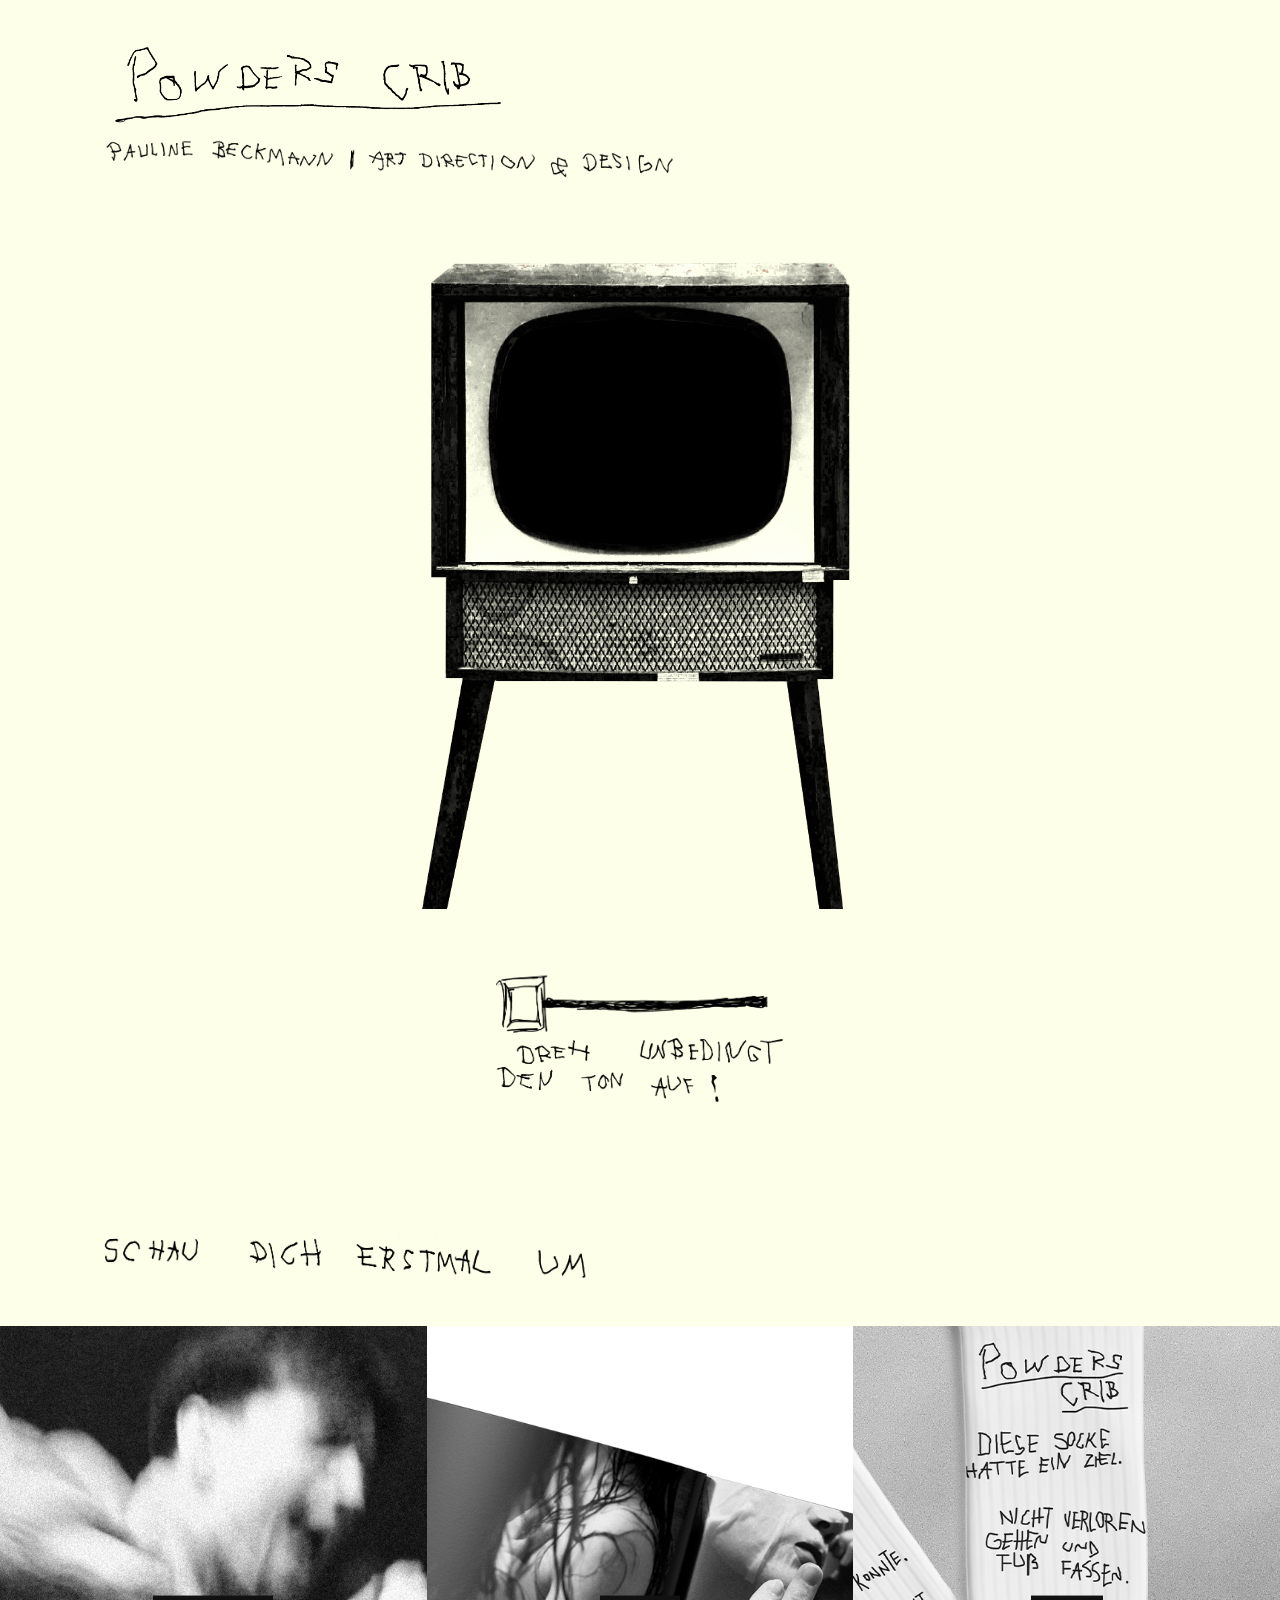
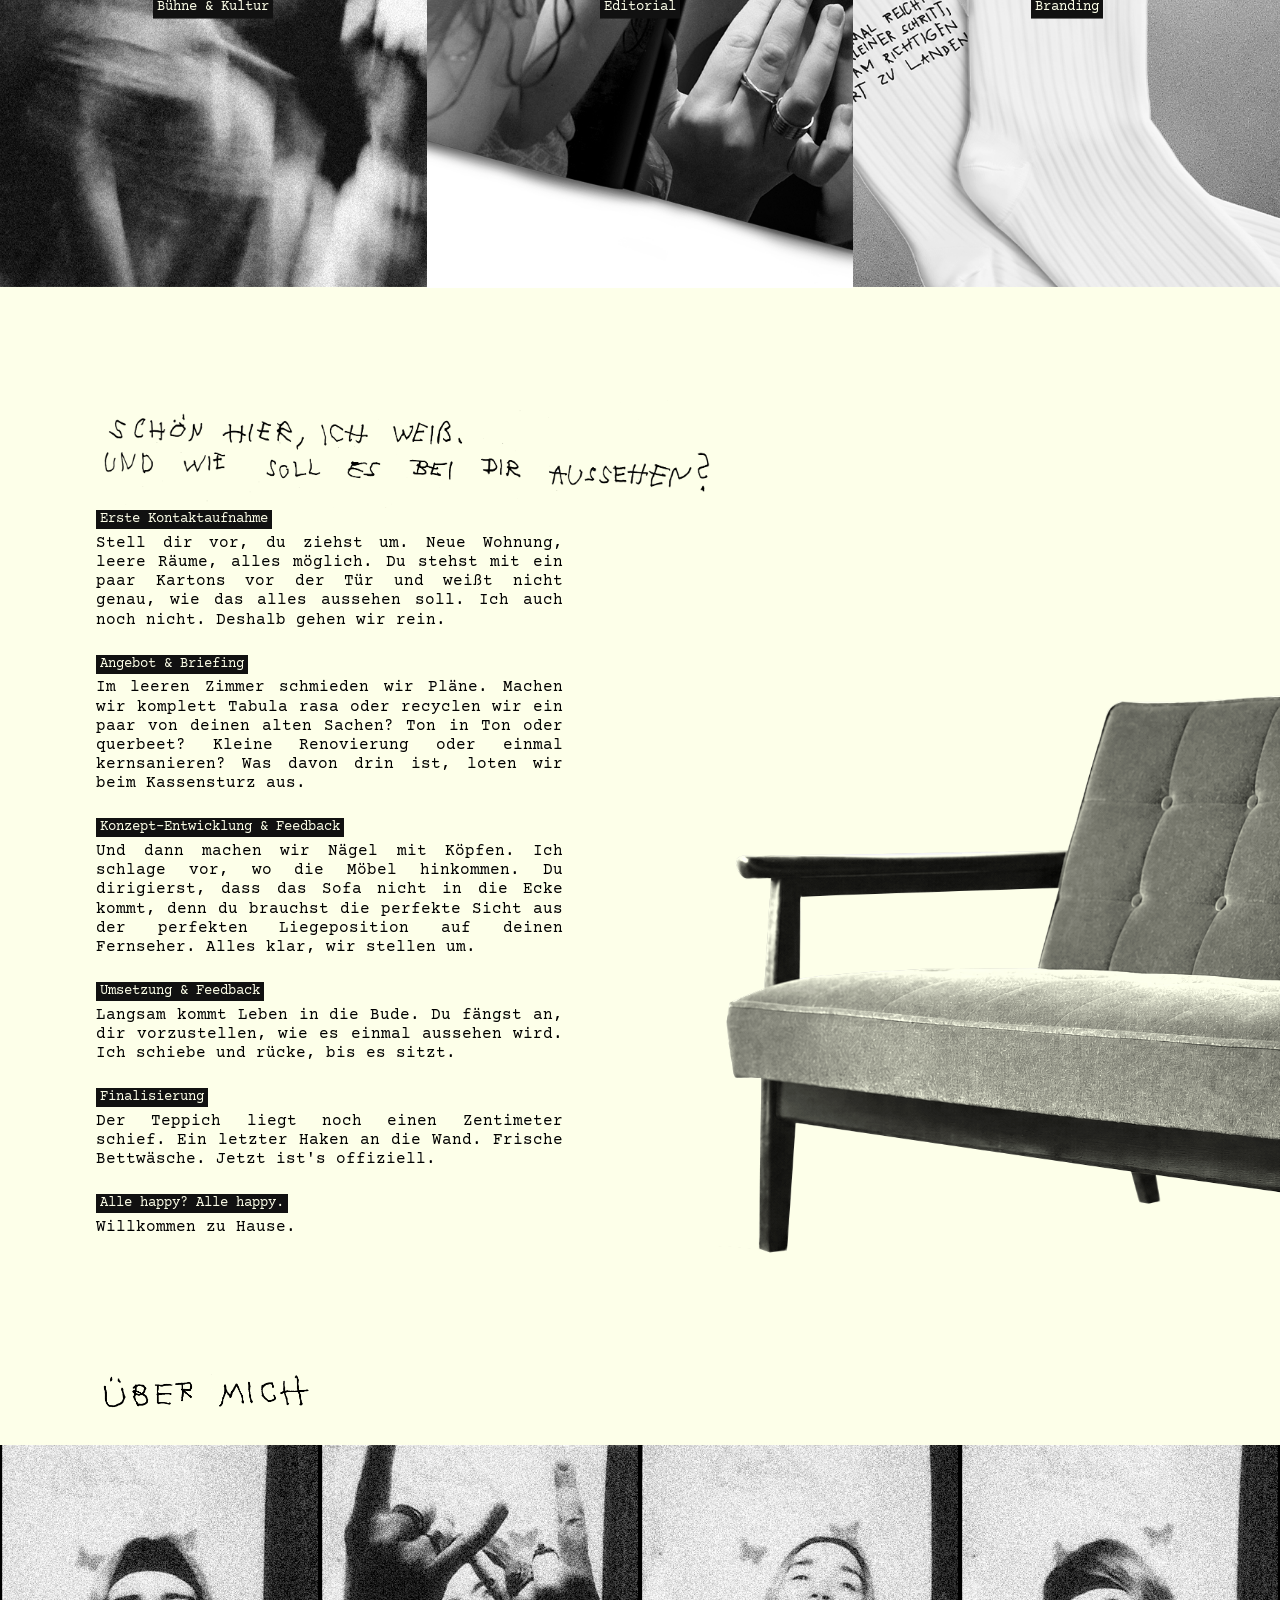
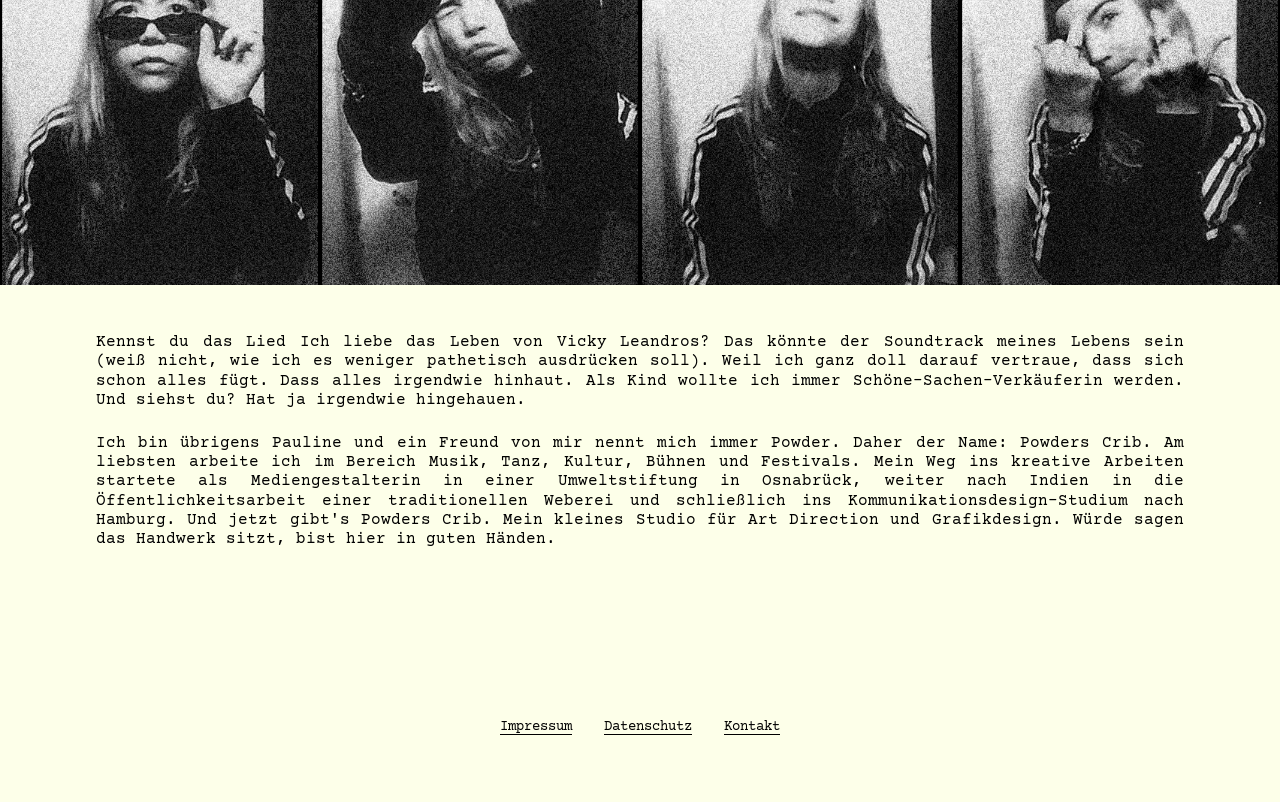
==== commit a884d9c5: "aktualisiere Website" ====
--- a/index.html
+++ b/index.html
@@ -131,7 +131,7 @@
           Stell dir vor, du ziehst um. Neue Wohnung, leere Räume, alles möglich. Du stehst mit ein paar Kartons vor der Tür und weißt nicht genau, wie das alles aussehen soll. Ich auch noch nicht. Deshalb gehen wir rein.</p>
 
           <p><span class="schoen-hier__label">Angebot & Briefing</span><br>
-          Im leeren Zimmer schmieden wir Pläne. Machen wir komplett Tabula rasa oder recyclen wir ein paar von deinen alten Sachen? Ton in Ton oder einmal querbeet? Kleine Renovierung oder einmal kernsanieren? Was davon drin ist, loten wir beim Kassensturz aus.</p>
+          Im leeren Zimmer schmieden wir Pläne. Machen wir komplett Tabula rasa oder recyclen wir ein paar von deinen alten Sachen? Ton in Ton oder querbeet? Kleine Renovierung oder einmal kernsanieren? Was davon drin ist, loten wir beim Kassensturz aus.</p>
 
           <p><span class="schoen-hier__label">Konzept-Entwicklung & Feedback</span><br>
           Und dann machen wir Nägel mit Köpfen. Ich schlage vor, wo die Möbel hinkommen. Du dirigierst, dass das Sofa nicht in die Ecke kommt, denn du brauchst die perfekte Sicht aus der perfekten Liegeposition auf deinen Fernseher. Alles klar, wir stellen um.</p>
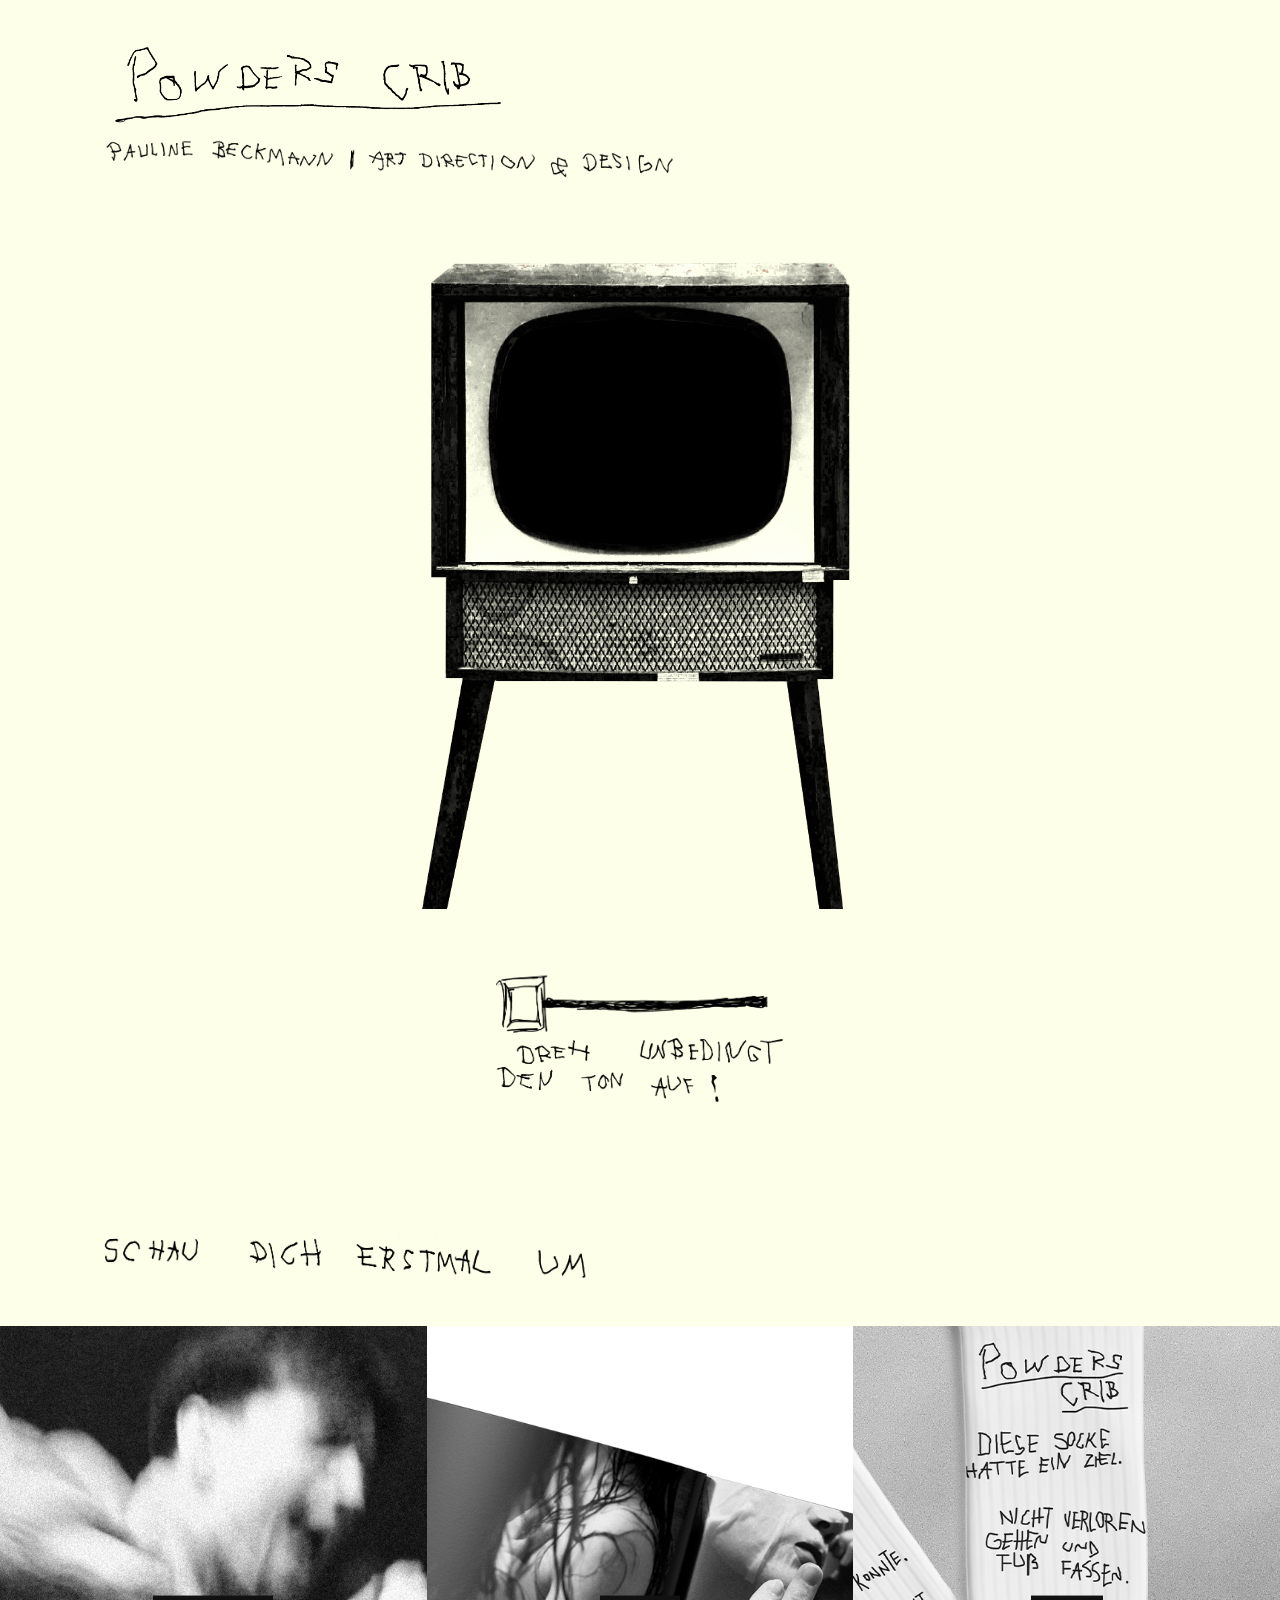
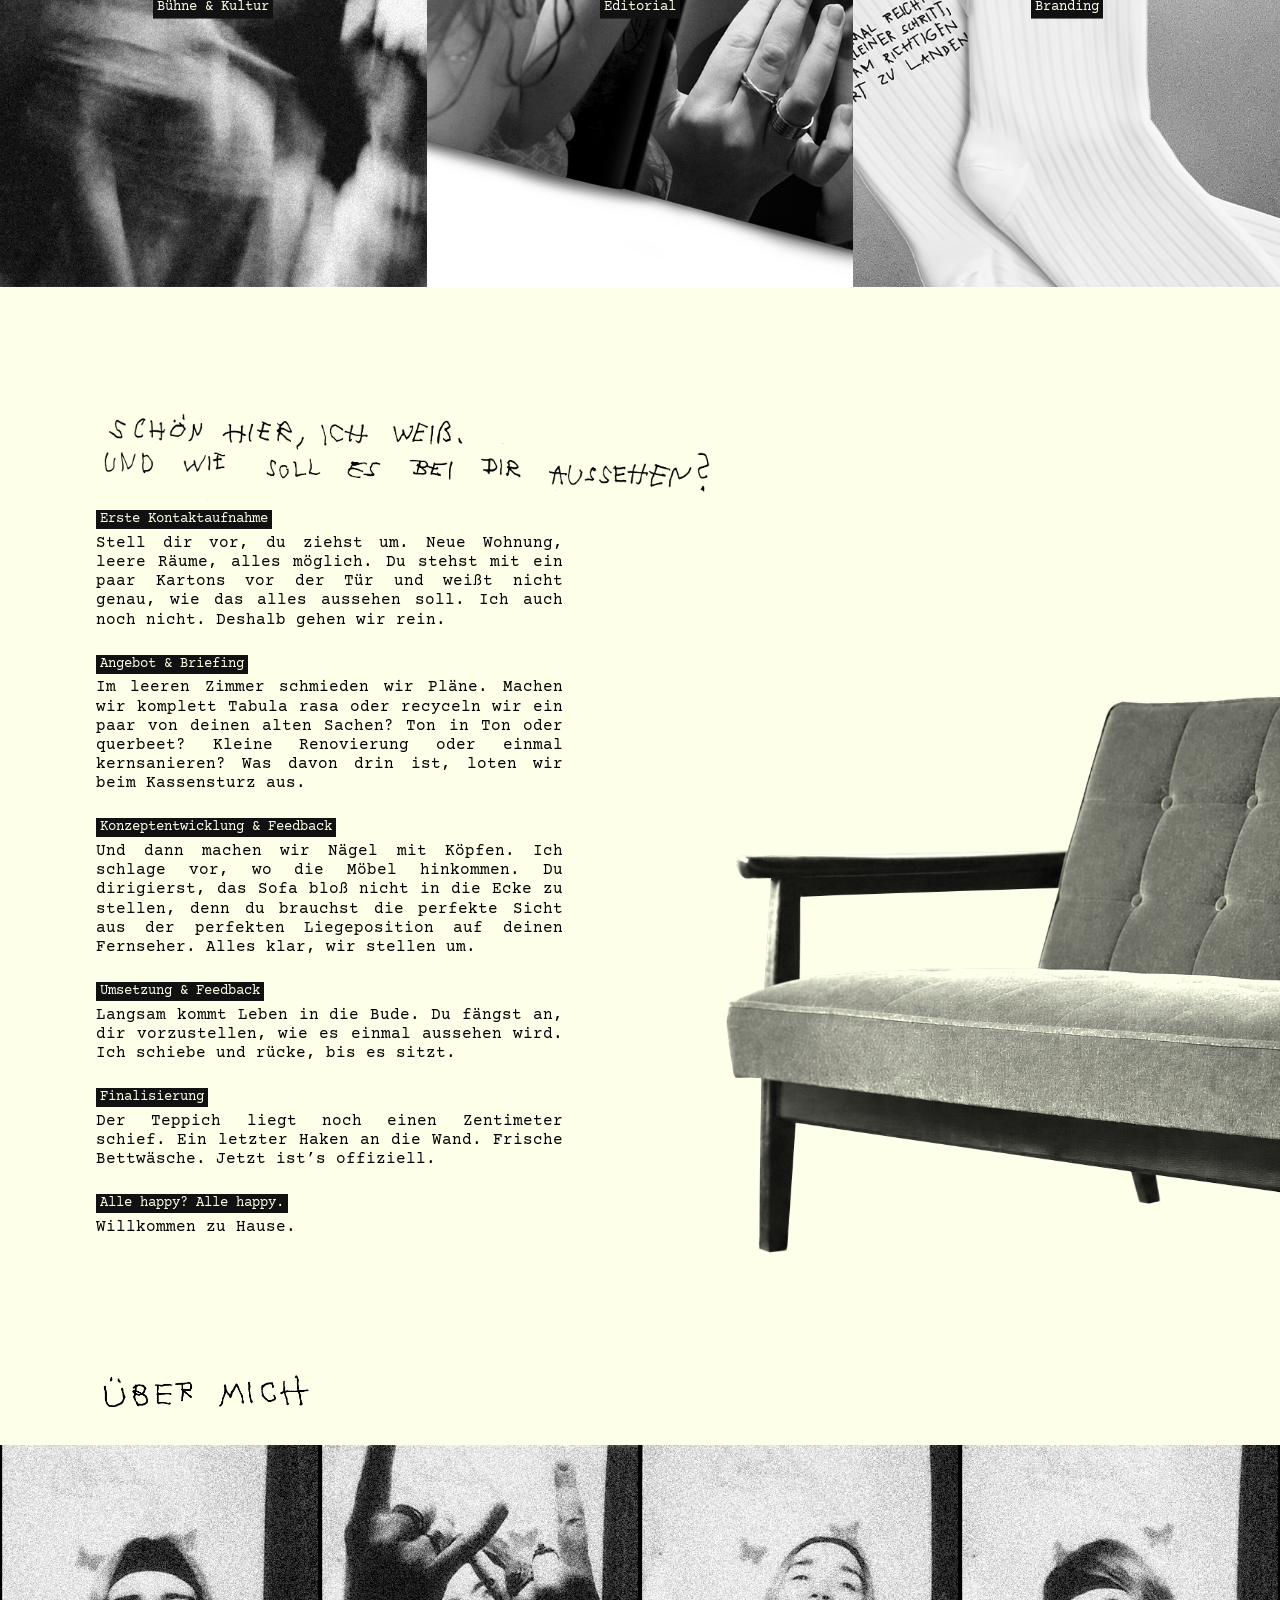
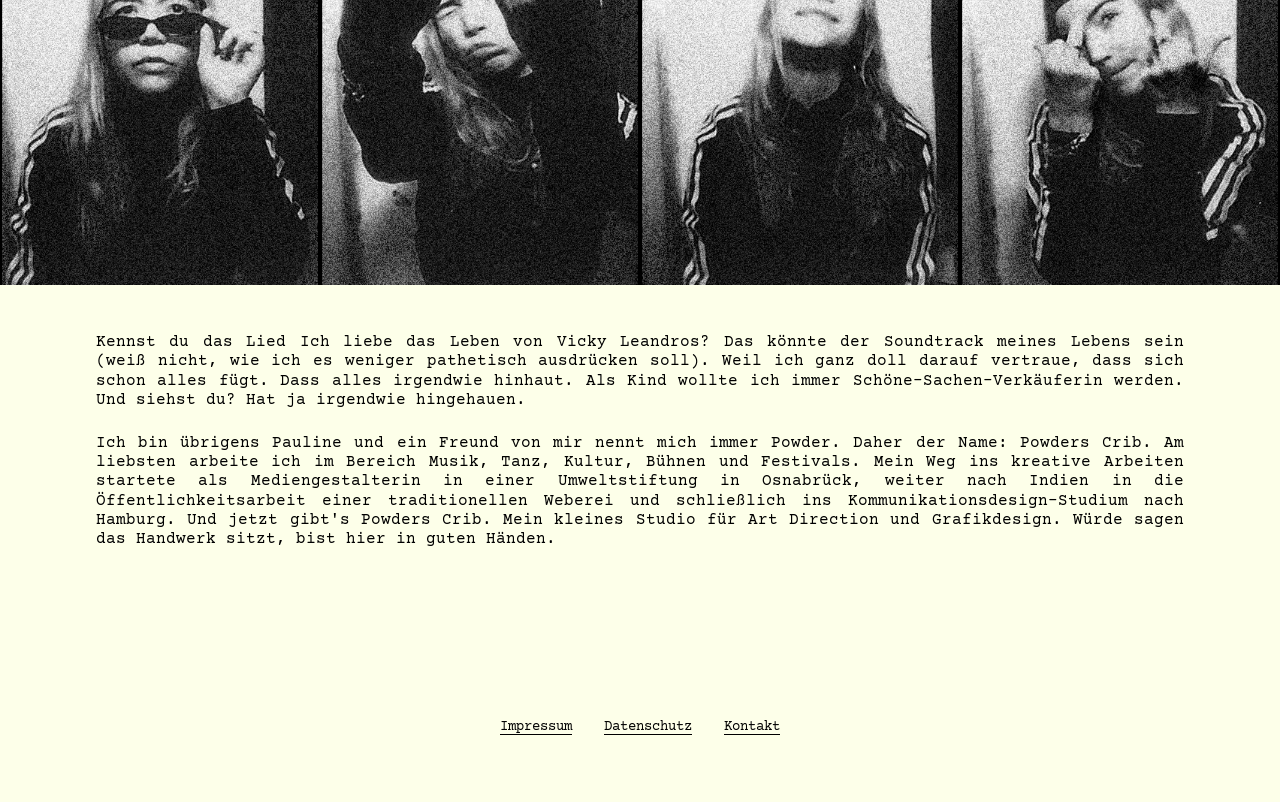
==== commit 61363fb8: "aktualsiere Website" ====
--- a/index.html
+++ b/index.html
@@ -131,16 +131,16 @@
           Stell dir vor, du ziehst um. Neue Wohnung, leere Räume, alles möglich. Du stehst mit ein paar Kartons vor der Tür und weißt nicht genau, wie das alles aussehen soll. Ich auch noch nicht. Deshalb gehen wir rein.</p>
 
           <p><span class="schoen-hier__label">Angebot & Briefing</span><br>
-          Im leeren Zimmer schmieden wir Pläne. Machen wir komplett Tabula rasa oder recyclen wir ein paar von deinen alten Sachen? Ton in Ton oder querbeet? Kleine Renovierung oder einmal kernsanieren? Was davon drin ist, loten wir beim Kassensturz aus.</p>
+          Im leeren Zimmer schmieden wir Pläne. Machen wir komplett Tabula rasa oder recyceln wir ein paar von deinen alten Sachen? Ton in Ton oder querbeet? Kleine Renovierung oder einmal kernsanieren? Was davon drin ist, loten wir beim Kassensturz aus.</p>
 
-          <p><span class="schoen-hier__label">Konzept-Entwicklung & Feedback</span><br>
-          Und dann machen wir Nägel mit Köpfen. Ich schlage vor, wo die Möbel hinkommen. Du dirigierst, dass das Sofa nicht in die Ecke kommt, denn du brauchst die perfekte Sicht aus der perfekten Liegeposition auf deinen Fernseher. Alles klar, wir stellen um.</p>
+          <p><span class="schoen-hier__label">Konzeptentwicklung & Feedback</span><br>
+          Und dann machen wir Nägel mit Köpfen. Ich schlage vor, wo die Möbel hinkommen. Du dirigierst, das Sofa bloß nicht in die Ecke zu stellen, denn du brauchst die perfekte Sicht aus der perfekten Liegeposition auf deinen Fernseher. Alles klar, wir stellen um.</p>
 
           <p><span class="schoen-hier__label">Umsetzung & Feedback</span><br>
           Langsam kommt Leben in die Bude. Du fängst an, dir vorzustellen, wie es einmal aussehen wird. Ich schiebe und rücke, bis es sitzt.</p>
 
           <p><span class="schoen-hier__label">Finalisierung</span><br>
-          Der Teppich liegt noch einen Zentimeter schief. Ein letzter Haken an die Wand. Frische Bettwäsche. Jetzt ist's offiziell.</p>
+          Der Teppich liegt noch einen Zentimeter schief. Ein letzter Haken an die Wand. Frische Bettwäsche. Jetzt ist’s offiziell.</p>
 
           <p><span class="schoen-hier__label">Alle happy? Alle happy.</span><br>
           Willkommen zu Hause.</p>
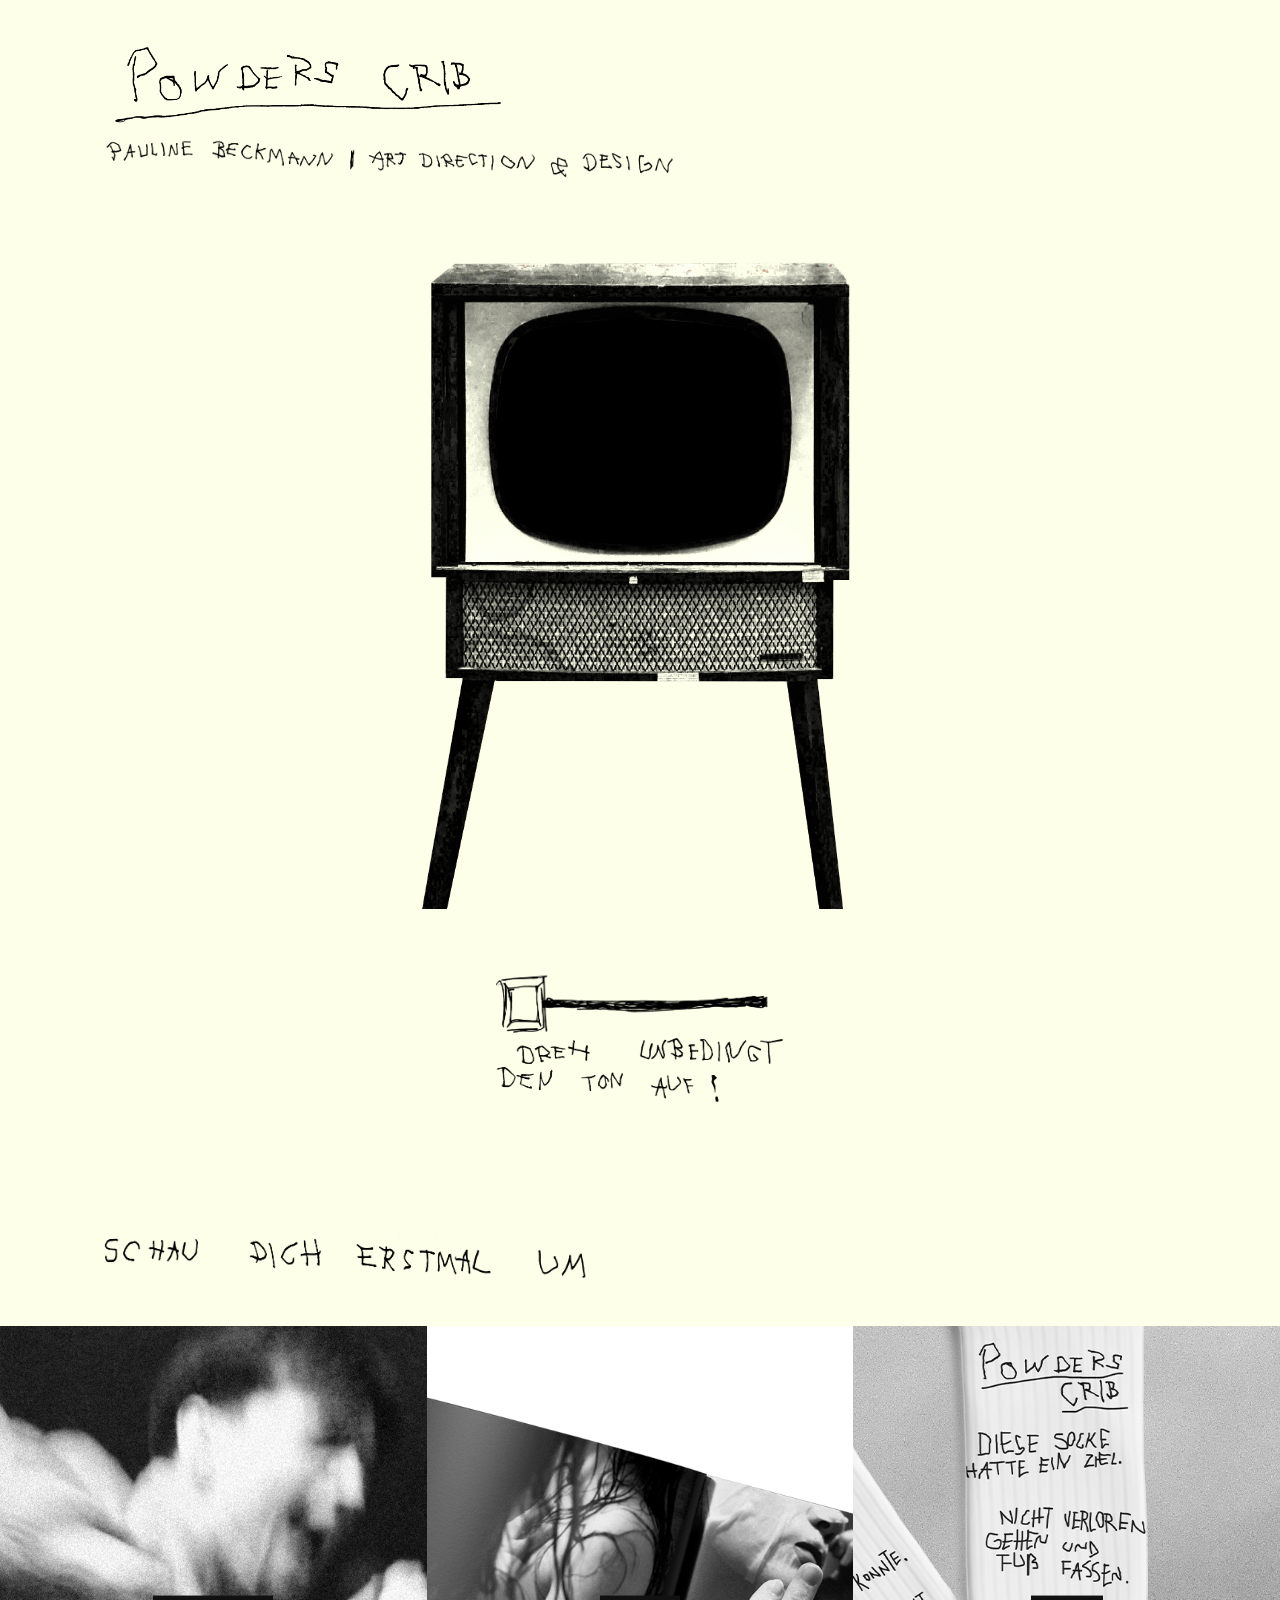
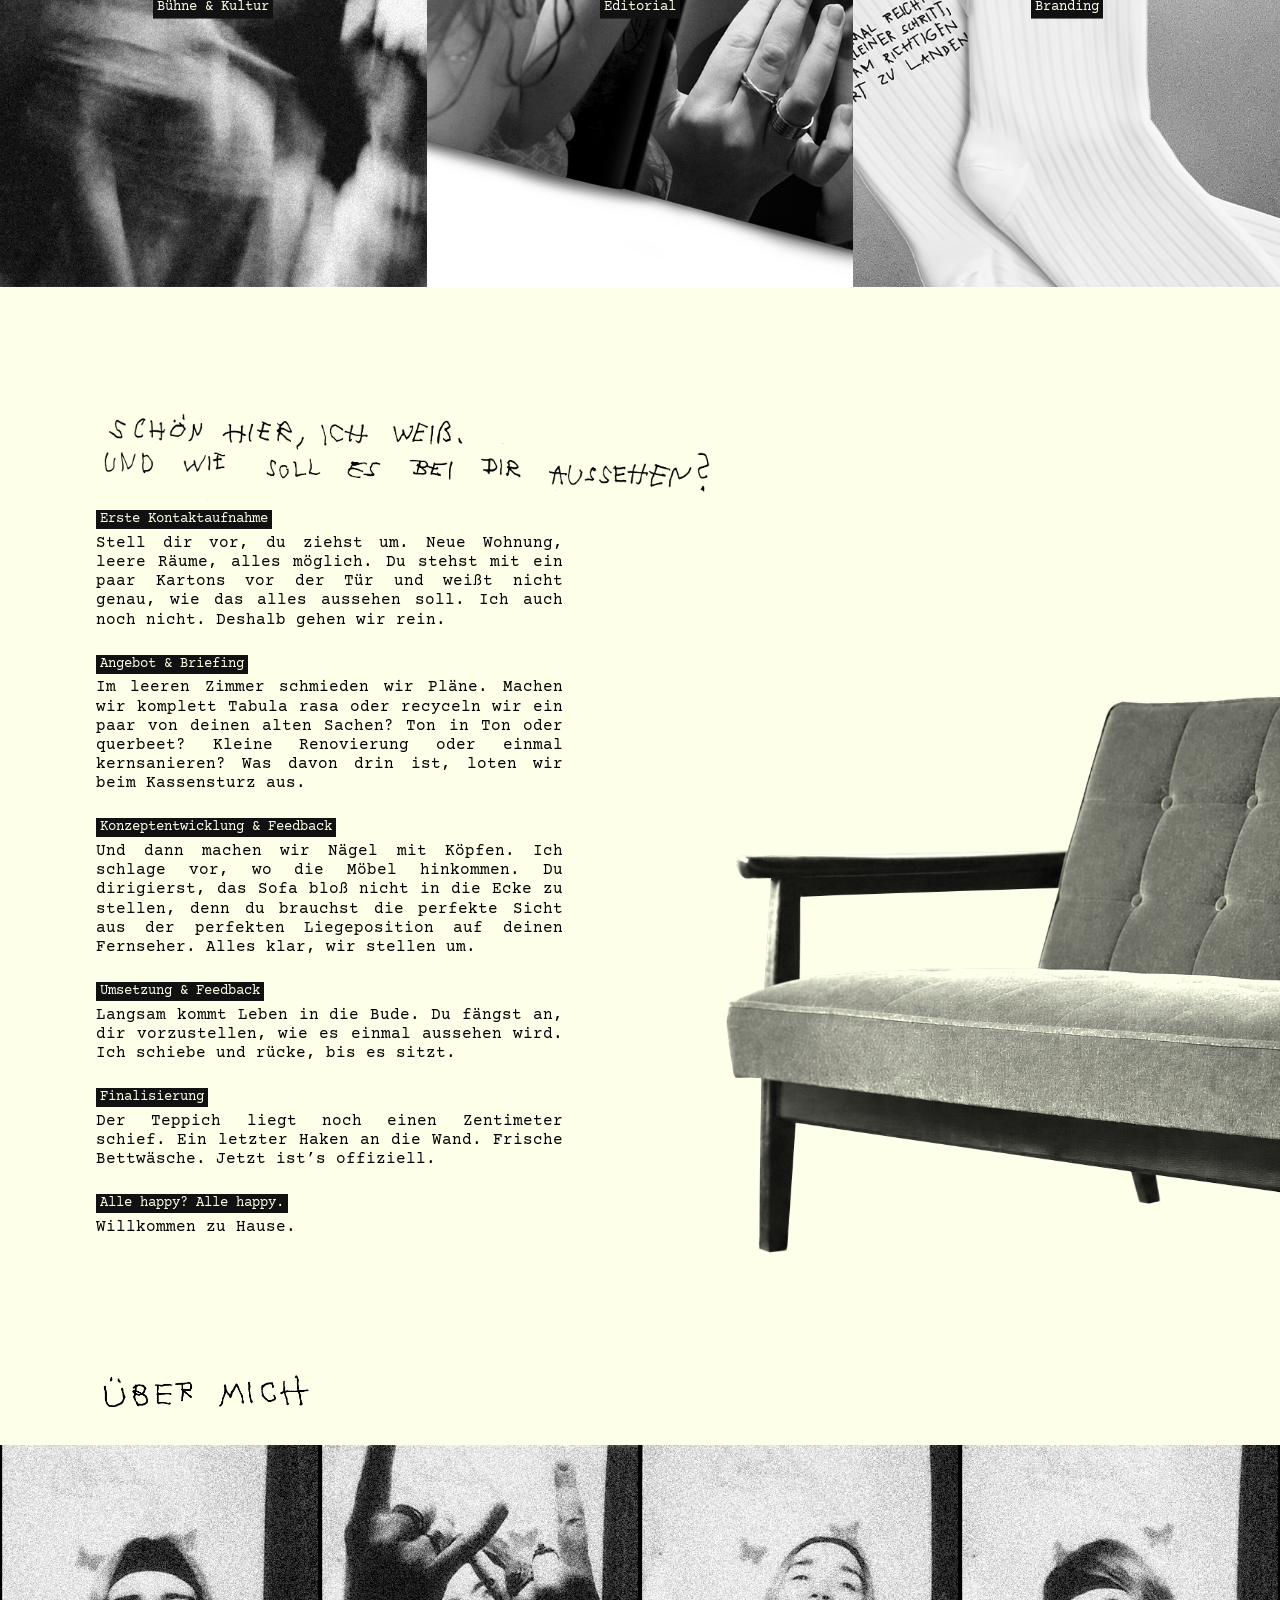
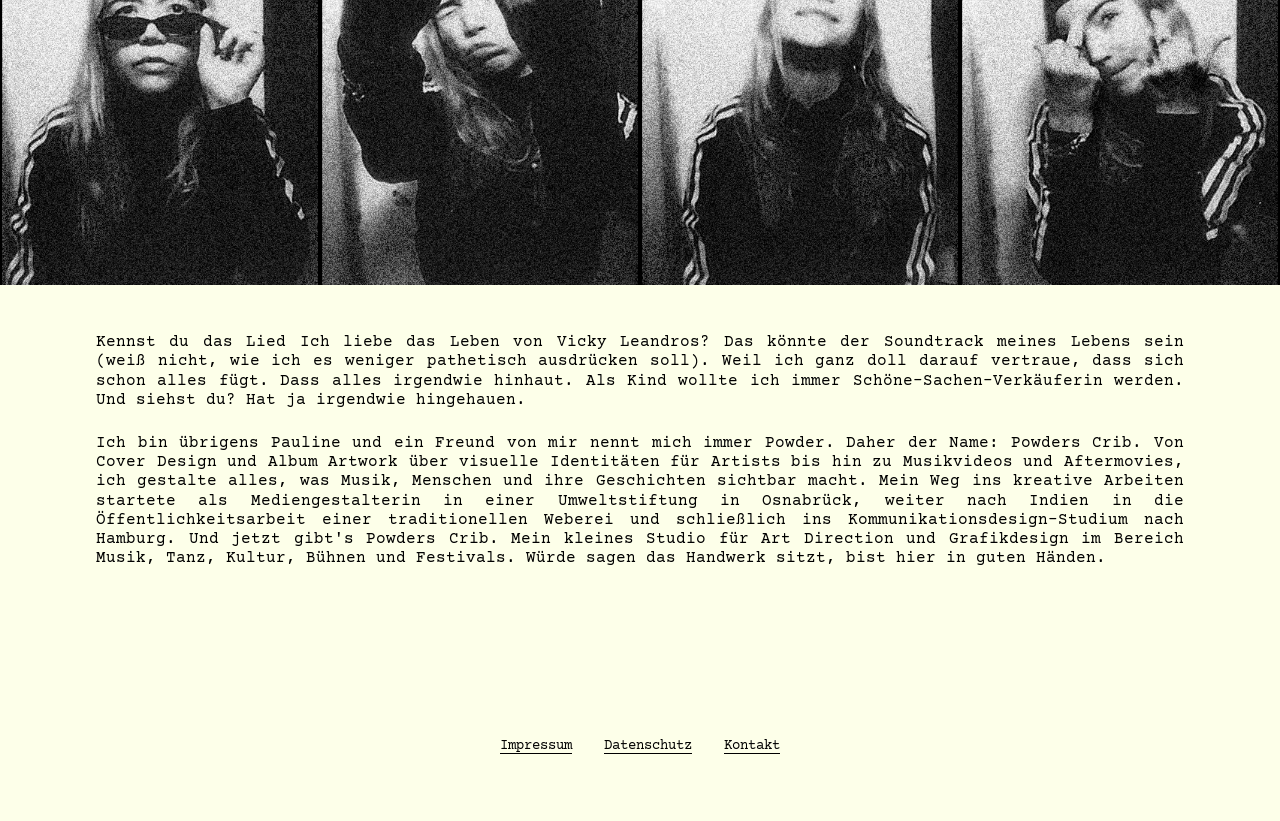
==== commit 1ef3ba16: "aktualisiere Website" ====
--- a/index.html
+++ b/index.html
@@ -172,7 +172,7 @@
       </div>
       <div class="ueber-mich__text">
         <p>Kennst du das Lied Ich liebe das Leben von Vicky Leandros? Das könnte der Soundtrack meines Lebens sein (weiß nicht, wie ich es weniger pathetisch ausdrücken soll). Weil ich ganz doll darauf vertraue, dass sich schon alles fügt. Dass alles irgendwie hinhaut. Als Kind wollte ich immer Schöne-Sachen-Verkäuferin werden. Und siehst du? Hat ja irgendwie hingehauen.</p>
-        <p>Ich bin übrigens Pauline und ein Freund von mir nennt mich immer Powder. Daher der Name: Powders Crib. Am liebsten arbeite ich im Bereich Musik, Tanz, Kultur, Bühnen und Festivals. Mein Weg ins kreative Arbeiten startete als Mediengestalterin in einer Umweltstiftung in Osnabrück, weiter nach Indien in die Öffentlichkeitsarbeit einer traditionellen Weberei und schließlich ins Kommunikationsdesign-Studium nach Hamburg. Und jetzt gibt's Powders Crib. Mein kleines Studio für Art Direction und Grafikdesign. Würde sagen das Handwerk sitzt, bist hier in guten Händen.</p>
+        <p>Ich bin übrigens Pauline und ein Freund von mir nennt mich immer Powder. Daher der Name: Powders Crib. Von Cover Design und Album Artwork über visuelle Identitäten für Artists bis hin zu Musikvideos und Aftermovies, ich gestalte alles, was Musik, Menschen und ihre Geschichten sichtbar macht. Mein Weg ins kreative Arbeiten startete als Mediengestalterin in einer Umweltstiftung in Osnabrück, weiter nach Indien in die Öffentlichkeitsarbeit einer traditionellen Weberei und schließlich ins Kommunikationsdesign-Studium nach Hamburg. Und jetzt gibt's Powders Crib. Mein kleines Studio für Art Direction und Grafikdesign im Bereich Musik, Tanz, Kultur, Bühnen und Festivals. Würde sagen das Handwerk sitzt, bist hier in guten Händen.</p>
       </div>
     </section>
 
